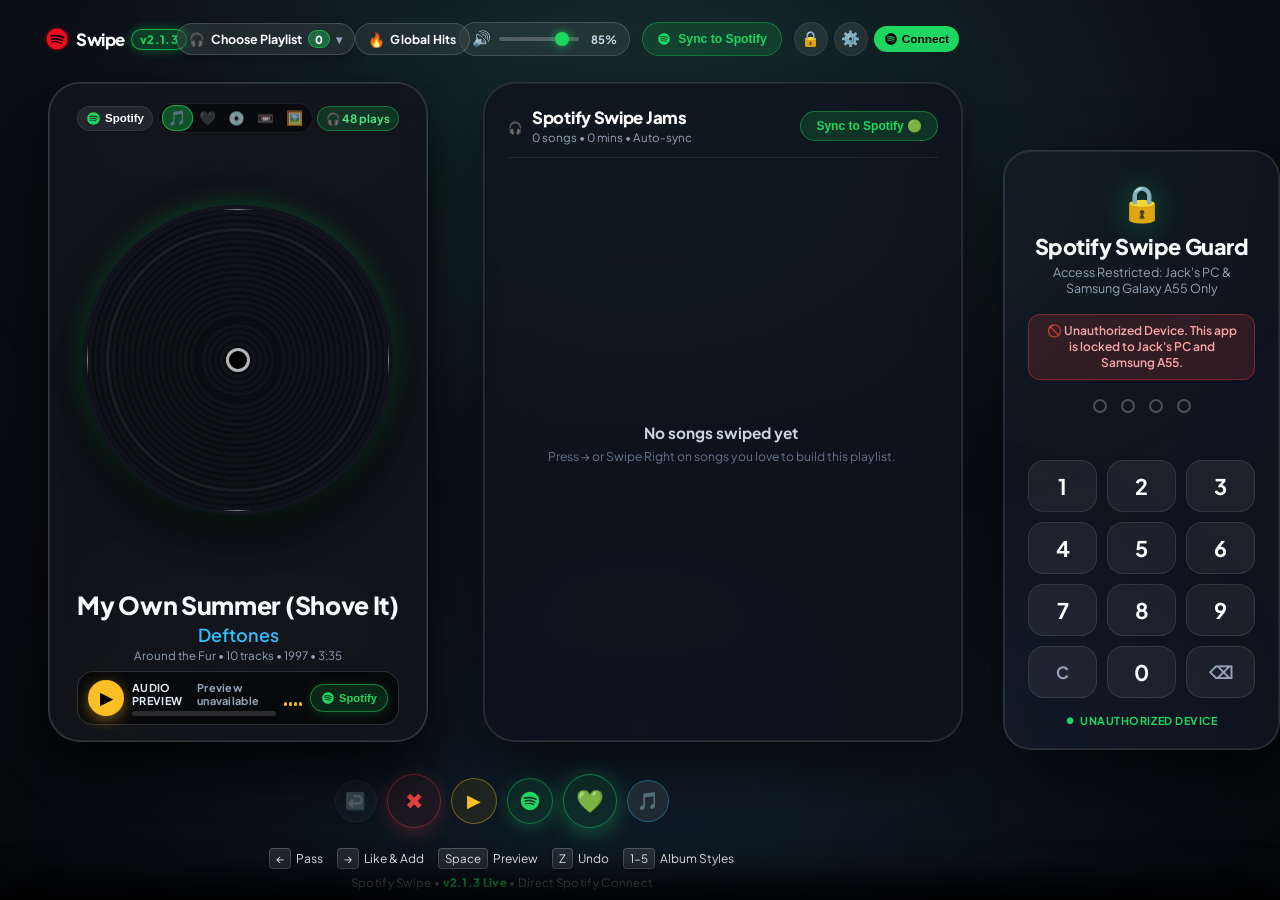
==== mobile/index.html @ eed17cef "v2.1.3: Stop mass playlist creation with smart name reuse, PIN 1862 app lock, PC + Samsung A55 devic" ====
<!DOCTYPE html>
<html lang="en">
<head>
  <meta charset="UTF-8">
  <meta name="viewport" content="width=device-width, initial-scale=1.0, maximum-scale=1.0, user-scalable=no, viewport-fit=cover">
  <meta name="theme-color" content="#1ed760">
  <meta name="apple-mobile-web-app-capable" content="yes">
  <meta name="apple-mobile-web-app-status-bar-style" content="black-translucent">
  <meta name="apple-mobile-web-app-title" content="SpotifySwipe">
  <meta name="description" content="Tinder-style Spotify playlist maker with physical media frames and real music previews">
  
  <title>Spotify Swipe v2.1.3 - Mobile & PC Web Player</title>
  
  <link rel="manifest" href="manifest.json?v=2.1.3">
  <link rel="icon" type="image/png" href="icon-192.png">
  <link rel="apple-touch-icon" href="icon-192.png">
  
  <link rel="stylesheet" href="style.css?v=2.1.2">
  <link rel="preconnect" href="https://fonts.googleapis.com">
  <link rel="preconnect" href="https://fonts.gstatic.com" crossorigin>
  <link href="https://fonts.googleapis.com/css2?family=Plus+Jakarta+Sans:wght@400;500;600;700;800&display=swap" rel="stylesheet">
</head>
<body data-album-style="record">
  <!-- Dynamic Chameleon Ambient Glow Overlays (Hardware-accelerated CSS) -->
  <div class="ambient-glow ambient-glow-top"></div>
  <div class="ambient-glow ambient-glow-bottom"></div>

  <!-- Main Mobile / Desktop App Layout -->
  <div class="mobile-app-wrapper">
    <!-- Streamlined Header for Samsung A55 / Mobile & Desktop PC -->
    <header class="mobile-header">
      <div class="header-left">
        <div class="app-logo">
          <img src="icon-192.png" alt="Logo" class="app-logo-icon" />
          <span class="app-title">Swipe</span>
          <span class="app-version-badge" title="Live Version">v2.1.3</span>
        </div>
      </div>

      <div class="header-center">
        <button class="playlist-pill-btn" id="active-playlist-pill" title="Tap to Select Target Playlist">
          <span class="pl-pill-icon">🎧</span>
          <span class="pl-pill-name" id="active-playlist-pill-name">Choose Playlist</span>
          <span class="pl-pill-count" id="header-track-count">0</span>
          <span class="pl-pill-chevron">▾</span>
        </button>

        <button class="source-pill-btn" id="btn-source-toggle" title="Switch Discovery Music Source: Global Hits vs Spotify">
          <span class="source-icon" id="source-pill-icon">🔥</span>
          <span class="source-label" id="source-pill-label">Global Hits</span>
        </button>
      </div>

      <div class="header-right">
        <!-- Desktop Easy Access Volume Control (Strictly hidden on mobile, visible on PC) -->
        <div class="desktop-volume-control" id="desktop-volume-control" title="Easy Access Volume Control">
          <button class="desktop-vol-btn" id="desktop-vol-mute-btn" aria-label="Mute / Unmute" title="Mute / Unmute">🔊</button>
          <input type="range" class="desktop-vol-slider" id="desktop-vol-slider" min="0" max="100" value="85" aria-label="Master Volume">
          <span class="desktop-vol-label" id="desktop-vol-label">85%</span>
        </div>

        <!-- Sync All Button for Desktop -->
        <button class="desktop-sync-btn" id="btn-desktop-sync" title="Sync All Tracks to Spotify">
          <svg viewBox="0 0 24 24" class="spotify-svg-mini"><path fill="currentColor" d="M12 2C6.477 2 2 6.477 2 12s4.477 10 10 10 10-4.477 10-10S17.523 2 12 2zm4.586 14.424c-.18.295-.563.387-.857.207-2.35-1.435-5.308-1.76-8.792-.963-.335.077-.67-.133-.746-.468-.077-.334.132-.67.467-.746 3.808-.87 7.076-.496 9.72 1.115.295.18.388.563.208.855zm1.226-2.723c-.226.367-.71.482-1.077.256-2.69-1.653-6.79-2.132-9.972-1.166-.413.125-.85-.11-0.975-.523-.125-.413.11-.85.523-.975 3.633-1.103 8.15-.576 11.245 1.328.368.226.483.71.256 1.08zm.105-2.835C14.692 8.95 9.375 8.775 6.297 9.71c-.494.15-1.018-.13-1.168-.624-.15-.494.13-1.018.624-1.168 3.532-1.072 9.404-.866 13.115 1.337.445.264.59.838.327 1.282-.264.443-.838.59-1.282.327z"/></svg>
          <span>Sync to Spotify</span>
        </button>

        <!-- Lock Button -->
        <button class="icon-btn" id="btn-lock-app" aria-label="Lock App" title="Lock App (PIN 1862)">🔒</button>

        <!-- Settings Button -->
        <button class="icon-btn" id="btn-settings" aria-label="Settings">⚙️</button>

        <!-- User Profile Avatar / Login -->
        <button class="profile-badge-btn" id="user-profile-badge" style="display: none;" title="Open Spotify User Profile">
          <img id="user-avatar-img" src="icon-192.png" alt="Avatar" class="user-avatar" />
        </button>
        <button class="login-badge-btn" id="btn-spotify-login">
          <svg viewBox="0 0 24 24" class="spotify-svg-mini"><path fill="currentColor" d="M12 2C6.477 2 2 6.477 2 12s4.477 10 10 10 10-4.477 10-10S17.523 2 12 2zm4.586 14.424c-.18.295-.563.387-.857.207-2.35-1.435-5.308-1.76-8.792-.963-.335.077-.67-.133-.746-.468-.077-.334.132-.67.467-.746 3.808-.87 7.076-.496 9.72 1.115.295.18.388.563.208.855zm1.226-2.723c-.226.367-.71.482-1.077.256-2.69-1.653-6.79-2.132-9.972-1.166-.413.125-.85-.11-0.975-.523-.125-.413.11-.85.523-.975 3.633-1.103 8.15-.576 11.245 1.328.368.226.483.71.256 1.08zm.105-2.835C14.692 8.95 9.375 8.775 6.297 9.71c-.494.15-1.018-.13-1.168-.624-.15-.494.13-1.018.624-1.168 3.532-1.072 9.404-.866 13.115 1.337.445.264.59.838.327 1.282-.264.443-.838.59-1.282.327z"/></svg>
          <span>Connect</span>
        </button>
      </div>
    </header>

    <!-- Main Workspace Area: Card Deck on Left, Desktop Queue on Right -->
    <div class="app-main-workspace">
      <!-- Card Deck Viewport -->
      <main class="deck-viewport">
        <div id="deck-loader" class="deck-loader">
          <div class="spinner"></div>
          <span>Finding your next track...</span>
        </div>

        <!-- Card Stack Container -->
        <div id="card-deck" class="card-deck"></div>
      </main>

      <!-- Desktop-Exclusive Live Playlist Sidebar -->
      <aside class="desktop-queue-panel glass-panel" id="desktop-queue-panel">
        <div class="queue-panel-header">
          <div class="queue-panel-title">
            <span class="queue-icon">🎧</span>
            <div>
              <h3 id="desktop-queue-name">Swipe Playlist</h3>
              <span id="desktop-queue-meta">0 songs • Synced with Spotify</span>
            </div>
          </div>
          <button class="queue-sync-btn" id="btn-queue-sync-now" title="Sync All Songs to Spotify">
            <span>Sync to Spotify 🟢</span>
          </button>
        </div>
        <div class="desktop-queue-list" id="desktop-queue-list">
          <!-- Queue items rendered here -->
        </div>
      </aside>
    </div>

    <!-- Mobile Action Dock -->
    <footer class="action-dock">
      <button class="dock-btn btn-undo" id="btn-undo" title="Undo Last Swipe" disabled>
        <span class="dock-icon">↩️</span>
      </button>

      <button class="dock-btn btn-pass" id="btn-pass" title="Pass (Swipe Left)">
        <span class="dock-icon">✖</span>
      </button>

      <button class="dock-btn btn-preview" id="btn-preview-toggle" title="Play 30s Audio Preview">
        <span class="dock-icon">▶</span>
      </button>

      <button class="dock-btn btn-spotify-play" id="btn-dock-spotify" title="Play Full Track in Spotify App">
        <svg viewBox="0 0 24 24" class="spotify-dock-svg"><path fill="currentColor" d="M12 2C6.477 2 2 6.477 2 12s4.477 10 10 10 10-4.477 10-10S17.523 2 12 2zm4.586 14.424c-.18.295-.563.387-.857.207-2.35-1.435-5.308-1.76-8.792-.963-.335.077-.67-.133-.746-.468-.077-.334.132-.67.467-.746 3.808-.87 7.076-.496 9.72 1.115.295.18.388.563.208.855zm1.226-2.723c-.226.367-.71.482-1.077.256-2.69-1.653-6.79-2.132-9.972-1.166-.413.125-.85-.11-0.975-.523-.125-.413.11-.85.523-.975 3.633-1.103 8.15-.576 11.245 1.328.368.226.483.71.256 1.08zm.105-2.835C14.692 8.95 9.375 8.775 6.297 9.71c-.494.15-1.018-.13-1.168-.624-.15-.494.13-1.018.624-1.168 3.532-1.072 9.404-.866 13.115 1.337.445.264.59.838.327 1.282-.264.443-.838.59-1.282.327z"/></svg>
      </button>

      <button class="dock-btn btn-like" id="btn-like" title="Add to Playlist (Swipe Right)">
        <span class="dock-icon">💚</span>
      </button>

      <button class="dock-btn btn-playlist" id="btn-view-playlist" title="View Current Playlist">
        <span class="dock-icon">🎵</span>
      </button>
    </footer>

    <!-- Desktop PC Keyboard Quick Reference (Visible on Desktop / PC screens) -->
    <div class="desktop-keyboard-hints" aria-label="Keyboard Shortcuts">
      <span class="key-hint"><kbd>←</kbd> Pass</span>
      <span class="key-hint"><kbd>→</kbd> Like & Add</span>
      <span class="key-hint"><kbd>Space</kbd> Preview</span>
      <span class="key-hint"><kbd>Z</kbd> Undo</span>
      <span class="key-hint"><kbd>1-5</kbd> Album Styles</span>
    </div>

    <!-- Desktop Version Bar -->
    <div class="desktop-version-bar">Spotify Swipe • <span class="badge-v">v2.1.3 Live</span> • Direct Spotify Connect</div>
  </div>

  <!-- Mobile-Native Playlist Selector Sheet (Opens on tapping header pill) -->
  <div class="drawer-overlay" id="playlist-selector-overlay"></div>
  <aside class="playlist-selector-sheet" id="playlist-selector-sheet">
    <div class="drawer-handle-bar">
      <div class="drawer-drag-pill"></div>
    </div>
    <div class="sheet-header">
      <h3>Music Discovery & Playlists</h3>
      <button class="drawer-close-btn" id="btn-close-playlist-selector">✕</button>
    </div>

    <!-- Discovery Music Source Selector -->
    <div class="sheet-sublabel">DISCOVERY MUSIC SOURCE:</div>
    <div class="source-selector-grid">
      <button class="source-card-btn active" data-source="global" id="src-btn-global">
        <div class="src-card-top">
          <span class="src-badge-icon">🔥</span>
          <span class="src-status-pill">100% Matched</span>
        </div>
        <strong>Global Trending Hits</strong>
        <p>50 real chart hits with authentic studio previews & verified covers</p>
      </button>

      <button class="source-card-btn" data-source="spotify-featured" id="src-btn-spotify-featured">
        <div class="src-card-top">
          <span class="src-badge-icon">🟢</span>
          <span class="src-status-pill">Spotify API</span>
        </div>
        <strong>Spotify Top Hits & New</strong>
        <p>Curated from Spotify's official editorial charts & new releases</p>
      </button>

      <button class="source-card-btn" data-source="spotify-personal" id="src-btn-spotify-personal">
        <div class="src-card-top">
          <span class="src-badge-icon">⭐</span>
          <span class="src-status-pill">My Profile</span>
        </div>
        <strong>My Spotify Favorites</strong>
        <p>Top tracks and history from your personal Spotify account</p>
      </button>
    </div>

    <!-- Target Spotify Playlist Row -->
    <div class="sheet-sublabel">ADD SWIPED TRACKS TO PLAYLIST:</div>
    <div class="create-playlist-row">
      <input type="text" id="new-playlist-quick-input" placeholder="New Playlist Name (e.g. Jack 2026)" class="sheet-text-input" />
      <button class="sheet-create-btn" id="btn-quick-create-playlist">+ Create</button>
    </div>

    <div class="sheet-sublabel">OR CHOOSE AN EXISTING PLAYLIST:</div>
    <div class="playlist-cards-list" id="playlist-cards-list">
      <div class="sheet-loading">Loading your playlists from Spotify...</div>
    </div>
  </aside>

  <!-- Slide-up Track Details Drawer (Shows all tracks in active playlist) -->
  <div class="drawer-overlay" id="drawer-overlay"></div>
  <aside class="playlist-drawer" id="playlist-drawer">
    <div class="drawer-handle-bar">
      <div class="drawer-drag-pill"></div>
    </div>

    <div class="drawer-header">
      <div class="drawer-header-info">
        <h2 id="drawer-playlist-name" class="drawer-title">Swipe Playlist</h2>
        <p id="drawer-playlist-meta" class="drawer-meta">0 songs • 0 mins • Synced with Spotify 🟢</p>
      </div>
      <button class="drawer-close-btn" id="btn-close-drawer">✕</button>
    </div>

    <!-- Quick Actions -->
    <div class="drawer-quick-actions">
      <button class="drawer-action-btn btn-sync-spotify-now" id="btn-drawer-sync-now" title="Sync All Tracks to Spotify">
        <span>⚡ Sync to Spotify</span>
      </button>
      <button class="drawer-action-btn btn-switch-pl" id="btn-open-selector-from-drawer">
        <span>⇄ Switch</span>
      </button>
      <button class="drawer-action-btn btn-dupe-clean" id="btn-remove-duplicates">
        <span>🧹 Dupes</span>
      </button>
      <button class="drawer-action-btn btn-open-spotify" id="btn-open-spotify-app">
        <span>Open App</span>
      </button>
    </div>

    <!-- Scrollable Track List -->
    <div class="drawer-track-list" id="drawer-track-list"></div>
  </aside>

  <!-- Settings Modal -->
  <div class="modal-backdrop" id="settings-modal">
    <div class="modal-card glass-modal">
      <div class="modal-header">
        <h3>⚙️ App Settings</h3>
        <button class="modal-close-btn" id="btn-close-settings">✕</button>
      </div>

      <div class="modal-body">
        <div class="setting-item">
          <label>Audio Preview Volume</label>
          <div class="vol-control-row">
            <input type="range" id="settings-vol-slider" min="0" max="100" value="85" class="range-slider" />
            <span id="settings-vol-label" class="vol-num">85%</span>
          </div>
        </div>

        <div class="setting-item checkbox-item">
          <label for="auto-preview-checkbox">Auto-play 30s Audio Previews</label>
          <input type="checkbox" id="auto-preview-checkbox" checked />
        </div>

        <div class="setting-item">
          <label>Spotify Client ID</label>
          <div class="input-group">
            <input type="text" id="client-id-input" class="text-input" />
            <button class="secondary-btn" id="btn-save-client-id">Save</button>
          </div>
        </div>

        <div class="setting-item">
          <label>Redirect URI (in Spotify Dashboard):</label>
          <div class="uri-copy-box">
            <code id="redirect-uri-display"></code>
          </div>
        </div>

        <!-- Diagnostics & Error Codes Section -->
        <div class="setting-item diagnostics-item">
          <label>Diagnostics & Error Codes</label>
          <div class="error-codes-summary">
            <div class="err-row"><code>ERR_SPOTIFY_403</code><span>Playlist write permission required (reconnect with write scope)</span></div>
            <div class="err-row"><code>ERR_SPOTIFY_404</code><span>Playlist or track not found on Spotify</span></div>
            <div class="err-row"><code>ERR_AUTH_001</code><span>Not signed into Spotify or session expired</span></div>
            <div class="err-row"><code>ERR_PLAYLIST_001</code><span>Playlist not owned (switched to dedicated Spotify Swipe Jams)</span></div>
            <div class="err-row"><code>ERR_TRACK_001</code><span>Track already in playlist (duplicate prevented)</span></div>
            <div class="err-row"><code>ERR_AUDIO_001</code><span>Studio preview unavailable (tap Spotify to stream full song)</span></div>
            <div class="err-row"><code>ERR_NET_001</code><span>Offline mode active (using cached discovery tracks)</span></div>
          </div>
        </div>

        <div class="setting-item version-item">
          <div class="version-row">
            <span>App Version:</span>
            <span class="version-tag">v2.1.3</span>
          </div>
          <small class="version-desc">PIN 1862 Guard, Device Protection (PC & Samsung A55), Mobile Fingerprint Passkey, Smart Deduplication</small>
        </div>

        <!-- Security & Passkey Settings -->
        <div class="setting-item security-item">
          <label>Security & Device Protection</label>
          <div class="security-controls-row">
            <button class="secondary-btn" id="btn-settings-lock">🔒 Lock App Now</button>
            <button class="secondary-btn" id="btn-settings-passkey" style="display: none;">🖐️ Enroll Fingerprint Passkey</button>
          </div>
          <small class="version-desc">Locked with Master PIN (1862). Authorized exclusively on Jack's PC & Samsung A55.</small>
        </div>

        <div class="modal-footer-actions">
          <button class="danger-btn" id="btn-logout">Log Out of Spotify</button>
        </div>
      </div>
    </div>
  </div>

  <!-- App PIN & Biometric Lock Overlay (Master PIN: 1862) -->
  <div id="app-lock-screen" class="app-lock-screen">
    <div class="lock-card glass-modal">
      <div class="lock-shield-icon">🔒</div>
      <h2 class="lock-title">Spotify Swipe Guard</h2>
      <p id="lock-screen-subtitle" class="lock-subtitle">Authorized for Jack's PC & Samsung Galaxy A55</p>

      <!-- Unauthorized Device Warning (if opened from unknown device) -->
      <div id="lock-unauthorized-banner" class="lock-unauthorized-banner" style="display: none;">
        <span>🚫 Unauthorized Device. This app is locked to Jack's PC and Samsung A55.</span>
      </div>

      <div class="pin-dots-container">
        <span class="pin-dot" id="pin-dot-1"></span>
        <span class="pin-dot" id="pin-dot-2"></span>
        <span class="pin-dot" id="pin-dot-3"></span>
        <span class="pin-dot" id="pin-dot-4"></span>
      </div>

      <div class="pin-error-msg" id="pin-error-msg"></div>

      <!-- Numeric Keypad -->
      <div class="pin-keypad" id="pin-keypad">
        <button class="pin-key" data-digit="1">1</button>
        <button class="pin-key" data-digit="2">2</button>
        <button class="pin-key" data-digit="3">3</button>
        <button class="pin-key" data-digit="4">4</button>
        <button class="pin-key" data-digit="5">5</button>
        <button class="pin-key" data-digit="6">6</button>
        <button class="pin-key" data-digit="7">7</button>
        <button class="pin-key" data-digit="8">8</button>
        <button class="pin-key" data-digit="9">9</button>
        <button class="pin-key pin-key-action" id="btn-pin-clear">C</button>
        <button class="pin-key" data-digit="0">0</button>
        <button class="pin-key pin-key-action" id="btn-pin-backspace">⌫</button>
      </div>

      <!-- Mobile-Exclusive Biometric Fingerprint Section -->
      <div class="mobile-biometric-section" id="mobile-biometric-box" style="display: none;">
        <button class="btn-biometric-auth" id="btn-biometric-auth">
          <span class="bio-icon">🖐️</span>
          <span>Unlock with Fingerprint</span>
        </button>
        <button class="btn-biometric-enroll" id="btn-biometric-enroll">
          <span>Set Up Fingerprint Passkey</span>
        </button>
      </div>

      <div class="device-badge-row">
        <span class="dev-dot">●</span>
        <span id="dev-status-text">Device Verified</span>
      </div>
    </div>
  </div>

  <!-- Toast Notification Container -->
  <div id="toast" class="toast">
    <span class="toast-icon">🎵</span>
    <span class="toast-text">Message</span>
  </div>

  <!-- Confetti Container -->
  <div id="confetti-container" class="confetti-container"></div>

  <!-- Core Scripts -->
  <script src="theme.js?v=2.1.2"></script>
  <script src="audio.js?v=2.1.2"></script>
  <script src="app.js?v=2.1.2"></script>
</body>
</html>
---- mobile/style.css ----
/**
 * Spotify Swipe Mobile — Touch-Optimized Stylesheet (Optimized for Samsung A55 / Mobile)
 * High-performance pure CSS chameleon theming, 5 authentic physical media formats,
 * touch-friendly playlist selector sheet, and responsive card deck.
 */

:root {
  --accent: 30, 215, 96;
  --accent-sec: 56, 189, 248;
  --accent-hex: #1ed760;
  --accent-sec-hex: #38bdf8;
  --bg-dark: #07080b;
  --bg-card: rgba(18, 20, 26, 0.88);
  --border-glass: rgba(255, 255, 255, 0.08);
  --border-glass-bright: rgba(255, 255, 255, 0.16);
  --text-main: #f8fafc;
  --text-muted: #94a3b8;
  --font-family: 'Plus Jakarta Sans', -apple-system, BlinkMacSystemFont, "Segoe UI", Roboto, Helvetica, Arial, sans-serif;
  --safe-top: env(safe-area-inset-top, 0px);
  --safe-bottom: env(safe-area-inset-bottom, 0px);
}

* {
  margin: 0;
  padding: 0;
  box-sizing: border-box;
  -webkit-font-smoothing: antialiased;
  -moz-osx-font-smoothing: grayscale;
}

html, body {
  width: 100%;
  height: 100%;
  overflow: hidden;
  position: fixed;
  background-color: var(--bg-dark);
  color: var(--text-main);
  font-family: var(--font-family);
  -webkit-touch-callout: none;
  -webkit-user-select: none;
  user-select: none;
  -webkit-tap-highlight-color: transparent;
}

/* Chameleon Ambient Radial Glows (GPU Accelerated, Low Battery Consumption) */
.ambient-glow {
  position: fixed;
  border-radius: 50%;
  filter: blur(100px);
  pointer-events: none;
  z-index: 1;
  opacity: 0.28;
  transition: background 1.2s ease-out;
  transform: translateZ(0);
}

.ambient-glow-top {
  top: -12%;
  left: -20%;
  width: 140vw;
  height: 55vh;
  background: radial-gradient(circle, rgba(var(--accent), 0.45) 0%, transparent 70%);
}

.ambient-glow-bottom {
  bottom: -15%;
  right: -20%;
  width: 140vw;
  height: 55vh;
  background: radial-gradient(circle, rgba(var(--accent-sec), 0.35) 0%, transparent 70%);
}

/* Mobile App Layout Wrapper */
.mobile-app-wrapper {
  position: relative;
  z-index: 10;
  display: flex;
  flex-direction: column;
  width: 100%;
  max-width: 460px;
  height: 100%;
  margin: 0 auto;
  padding-top: max(8px, var(--safe-top));
  padding-bottom: max(10px, var(--safe-bottom));
  padding-left: 10px;
  padding-right: 10px;
}

/* ---------------------------- Streamlined Top Header ---------------------------- */
.mobile-header {
  display: flex;
  align-items: center;
  justify-content: space-between;
  height: 46px;
  padding: 0 4px;
  margin-bottom: 6px;
  flex-shrink: 0;
  gap: 8px;
}

.header-left .app-logo {
  display: flex;
  align-items: center;
  gap: 6px;
}

.app-logo-icon {
  width: 26px;
  height: 26px;
  border-radius: 7px;
}

.app-title {
  font-size: 1.05rem;
  font-weight: 800;
  letter-spacing: -0.4px;
  color: #fff;
}

.app-version-badge {
  font-size: 0.72rem;
  font-weight: 800;
  color: #1ed760;
  background: rgba(30, 215, 96, 0.22);
  border: 1px solid rgba(30, 215, 96, 0.7);
  padding: 2px 8px;
  border-radius: 999px;
  letter-spacing: 0.3px;
  box-shadow: 0 0 10px rgba(30, 215, 96, 0.4);
  white-space: nowrap;
}

.version-row {
  display: flex;
  justify-content: space-between;
  align-items: center;
  font-size: 0.86rem;
  font-weight: 700;
  color: #fff;
}

.version-tag {
  background: rgba(30, 215, 96, 0.2);
  color: #1ed760;
  font-weight: 800;
  font-size: 0.72rem;
  padding: 2px 8px;
  border-radius: 999px;
  border: 1px solid rgba(30, 215, 96, 0.5);
}

.version-desc {
  display: block;
  font-size: 0.74rem;
  color: var(--text-muted);
  margin-top: 4px;
}

.header-center {
  flex: 1;
  display: flex;
  justify-content: center;
  min-width: 0;
}

.playlist-pill-btn {
  display: inline-flex;
  align-items: center;
  gap: 6px;
  background: rgba(255, 255, 255, 0.08);
  border: 1px solid var(--border-glass-bright);
  backdrop-filter: blur(16px);
  -webkit-backdrop-filter: blur(16px);
  padding: 6px 12px;
  border-radius: 999px;
  color: #fff;
  font-family: inherit;
  font-size: 0.78rem;
  font-weight: 700;
  cursor: pointer;
  max-width: 100%;
  white-space: nowrap;
  box-shadow: 0 4px 14px rgba(0, 0, 0, 0.3);
  transition: transform 0.15s, background 0.15s;
}

.playlist-pill-btn:active {
  transform: scale(0.96);
  background: rgba(255, 255, 255, 0.15);
}

.pl-pill-name {
  overflow: hidden;
  text-overflow: ellipsis;
  max-width: 135px;
}

.pl-pill-count {
  background: rgba(var(--accent), 0.35);
  color: #fff;
  font-size: 0.7rem;
  font-weight: 800;
  padding: 1px 6px;
  border-radius: 999px;
  border: 1px solid rgba(var(--accent), 0.6);
}

.pl-pill-chevron {
  font-size: 0.75rem;
  color: var(--text-muted);
}

.source-pill-btn {
  display: inline-flex;
  align-items: center;
  gap: 5px;
  background: rgba(255, 255, 255, 0.07);
  border: 1px solid rgba(255, 255, 255, 0.16);
  backdrop-filter: blur(16px);
  -webkit-backdrop-filter: blur(16px);
  padding: 6px 12px;
  border-radius: 999px;
  color: #fff;
  font-family: inherit;
  font-size: 0.76rem;
  font-weight: 700;
  cursor: pointer;
  white-space: nowrap;
  transition: all 0.2s cubic-bezier(0.16, 1, 0.3, 1);
}

.source-pill-btn:hover {
  background: rgba(30, 215, 96, 0.16);
  border-color: rgba(30, 215, 96, 0.45);
  color: #1ed760;
  box-shadow: 0 0 14px rgba(30, 215, 96, 0.25);
}

.source-pill-btn:active {
  transform: scale(0.96);
}

.source-icon {
  font-size: 0.85rem;
}

.source-label {
  letter-spacing: 0.2px;
}

.header-right {
  display: flex;
  align-items: center;
  gap: 6px;
  flex-shrink: 0;
}

.icon-btn {
  background: rgba(255, 255, 255, 0.08);
  border: 1px solid var(--border-glass);
  width: 34px;
  height: 34px;
  border-radius: 50%;
  display: flex;
  align-items: center;
  justify-content: center;
  font-size: 0.95rem;
  color: #fff;
  cursor: pointer;
}

.profile-badge-btn {
  background: none;
  border: none;
  cursor: pointer;
  padding: 0;
}

.user-avatar {
  width: 32px;
  height: 32px;
  border-radius: 50%;
  border: 2px solid rgba(var(--accent), 0.9);
  object-fit: cover;
}

.login-badge-btn {
  display: flex;
  align-items: center;
  gap: 4px;
  background: #1ed760;
  border: none;
  color: #000;
  font-weight: 800;
  font-size: 0.74rem;
  padding: 6px 10px;
  border-radius: 999px;
  cursor: pointer;
}

.spotify-svg-mini {
  width: 14px;
  height: 14px;
}

/* ---------------------------- Deck Viewport ---------------------------- */
.deck-viewport {
  position: relative;
  flex: 1;
  display: flex;
  flex-direction: column;
  align-items: center;
  justify-content: center;
  width: 100%;
  min-height: 0;
  padding: 2px 0;
}

.card-deck {
  position: relative;
  width: 100%;
  height: 100%;
  max-width: 380px;
  display: flex;
  align-items: center;
  justify-content: center;
}

.deck-loader {
  display: none;
  flex-direction: column;
  align-items: center;
  gap: 12px;
  font-size: 0.85rem;
  color: var(--text-muted);
}

.deck-loader.show {
  display: flex;
}

.spinner {
  width: 36px;
  height: 36px;
  border: 3px solid rgba(255, 255, 255, 0.1);
  border-top-color: rgba(var(--accent), 1);
  border-radius: 50%;
  animation: spin 0.8s linear infinite;
}

@keyframes spin {
  to { transform: rotate(360deg); }
}

/* ---------------------------- Swipe Card ---------------------------- */
.swipe-card {
  position: absolute;
  width: 100%;
  height: 100%;
  max-height: 590px;
  background: var(--bg-card);
  border: 1px solid var(--border-glass-bright);
  backdrop-filter: blur(28px);
  -webkit-backdrop-filter: blur(28px);
  border-radius: 26px;
  padding: 12px 12px 10px 12px;
  display: flex;
  flex-direction: column;
  box-shadow: 0 16px 40px rgba(0, 0, 0, 0.6), 0 0 45px rgba(var(--accent), 0.12);
  touch-action: none;
  will-change: transform, opacity;
  overflow: hidden;
}

.card-behind {
  transform: scale(0.95) translateY(14px);
  opacity: 0.65;
  pointer-events: none;
  z-index: 1;
}

.active-card {
  z-index: 5;
  cursor: grab;
}

.active-card:active {
  cursor: grabbing;
}

/* Swipe Badges */
.swipe-badge {
  position: absolute;
  top: 48px;
  padding: 6px 14px;
  border-radius: 8px;
  font-size: 1.25rem;
  font-weight: 800;
  letter-spacing: 1px;
  border: 3px solid;
  pointer-events: none;
  opacity: 0;
  z-index: 20;
  transition: opacity 0.1s linear;
}

.swipe-badge.like {
  right: 18px;
  color: #1ed760;
  border-color: #1ed760;
  transform: rotate(14deg);
  background: rgba(30, 215, 96, 0.15);
}

.swipe-badge.nope {
  left: 18px;
  color: #ef4444;
  border-color: #ef4444;
  transform: rotate(-14deg);
  background: rgba(239, 68, 68, 0.15);
}

/* Card Brand Header */
.card-brand-header {
  display: flex;
  align-items: center;
  justify-content: space-between;
  width: 100%;
  margin-bottom: 6px;
  flex-shrink: 0;
  gap: 4px;
}

.brand-pill {
  display: flex;
  align-items: center;
  gap: 4px;
  background: rgba(255, 255, 255, 0.08);
  border: 1px solid var(--border-glass);
  padding: 4px 8px;
  border-radius: 999px;
  font-size: 0.72rem;
  font-weight: 700;
  color: #fff;
  cursor: pointer;
  flex-shrink: 0;
}

.spotify-svg-icon {
  width: 15px;
  height: 15px;
  color: #1ed760;
}

.media-format-pill {
  display: flex;
  align-items: center;
  background: rgba(0, 0, 0, 0.45);
  border: 1px solid var(--border-glass);
  padding: 2px 4px;
  border-radius: 999px;
  gap: 2px;
}

.media-toggle-btn {
  background: transparent;
  border: none;
  font-size: 0.85rem;
  padding: 3px 5px;
  border-radius: 999px;
  cursor: pointer;
  transition: transform 0.2s, background 0.2s;
  opacity: 0.65;
}

.media-toggle-btn.active {
  background: rgba(var(--accent), 0.35);
  border: 1px solid rgba(var(--accent), 0.7);
  opacity: 1;
  transform: scale(1.08);
}

.plays-pill {
  background: rgba(var(--accent), 0.16);
  border: 1px solid rgba(var(--accent), 0.4);
  color: #4ade80;
  font-size: 0.72rem;
  font-weight: 700;
  padding: 4px 8px;
  border-radius: 999px;
  flex-shrink: 0;
  white-space: nowrap;
}

/* ---------------------------- 5 Physical Media Formats ---------------------------- */
.album-stage {
  position: relative;
  flex: 1;
  display: flex;
  align-items: center;
  justify-content: center;
  width: 100%;
  min-height: 0;
  overflow: visible;
  padding: 2px 0;
}

.physical-record,
.physical-vinyl,
.physical-cd,
.physical-cassette,
.physical-frame {
  display: none;
  position: relative;
  align-items: center;
  justify-content: center;
  width: 100%;
  height: 100%;
}

[data-media="record"] .physical-record,
[data-album-style="record"] .physical-record {
  display: flex !important;
}

[data-media="vinyl"] .physical-vinyl,
[data-album-style="vinyl"] .physical-vinyl {
  display: flex !important;
}

[data-media="cd"] .physical-cd,
[data-album-style="cd"] .physical-cd {
  display: flex !important;
}

[data-media="cassette"] .physical-cassette,
[data-album-style="cassette"] .physical-cassette {
  display: flex !important;
}

[data-media="frame"] .physical-frame,
[data-album-style="frame"] .physical-frame {
  display: flex !important;
}

/* --- Format 1: 🎵 Picture Disc Record (Centered) --- */
.record-disc {
  position: relative;
  width: 245px;
  height: 245px;
  border-radius: 50%;
  overflow: hidden;
  box-shadow: 0 14px 40px rgba(0, 0, 0, 0.8), 0 0 25px rgba(var(--accent), 0.35);
  border: 4px solid #11141c;
}

.record-art-img {
  width: 100%;
  height: 100%;
  object-fit: cover;
  border-radius: 50%;
  display: block;
}

.record-grooves {
  position: absolute;
  inset: 0;
  border-radius: 50%;
  background: radial-gradient(circle, transparent 18%, rgba(0,0,0,0.4) 19%, transparent 20%, transparent 60%, rgba(255,255,255,0.06) 61%, transparent 62%),
              repeating-radial-gradient(circle, rgba(0,0,0,0.3) 0, rgba(0,0,0,0.3) 2px, transparent 3px, transparent 6px);
  pointer-events: none;
}

.record-spindle-hole {
  position: absolute;
  top: 50%;
  left: 50%;
  transform: translate(-50%, -50%);
  width: 24px;
  height: 24px;
  background: #000;
  border: 3px solid rgba(255, 255, 255, 0.7);
  border-radius: 50%;
  box-shadow: inset 0 0 6px #000;
}

.album-stage.is-spinning .record-disc {
  animation: discSpin 12s linear infinite;
}

/* --- Format 2: 💿 Vinyl LP in Jacket --- */
.vinyl-jacket {
  position: relative;
  width: 215px;
  height: 215px;
  border-radius: 6px;
  overflow: hidden;
  box-shadow: 0 16px 36px rgba(0, 0, 0, 0.85);
  border: 1px solid rgba(255, 255, 255, 0.15);
  background: #111;
  z-index: 2;
  transform: translateX(-22px);
  transition: transform 0.4s ease;
}

.jacket-art-img {
  width: 100%;
  height: 100%;
  object-fit: cover;
  display: block;
}

.jacket-spine {
  position: absolute;
  top: 0;
  left: 0;
  bottom: 0;
  width: 10px;
  background: linear-gradient(to right, rgba(255, 255, 255, 0.25), transparent);
}

.jacket-sheen {
  position: absolute;
  inset: 0;
  background: linear-gradient(135deg, rgba(255, 255, 255, 0.18) 0%, transparent 45%);
  pointer-events: none;
}

.vinyl-lp-disc {
  position: absolute;
  width: 210px;
  height: 210px;
  border-radius: 50%;
  background: radial-gradient(circle, #24242c 25%, #08080a 70%);
  border: 2px solid #333;
  right: 10px;
  z-index: 1;
  box-shadow: 0 10px 25px rgba(0,0,0,0.85);
  display: flex;
  align-items: center;
  justify-content: center;
}

.vinyl-groove-rings {
  position: absolute;
  inset: 10px;
  border-radius: 50%;
  background: repeating-radial-gradient(circle, rgba(255,255,255,0.06) 0, rgba(255,255,255,0.06) 1px, transparent 2px, transparent 5px);
}

.vinyl-center-label {
  width: 70px;
  height: 70px;
  border-radius: 50%;
  background-size: cover;
  background-position: center;
  border: 3px solid #111;
  box-shadow: inset 0 0 6px #000;
}

.album-stage.is-spinning .vinyl-lp-disc {
  animation: discSpin 10s linear infinite;
}

/* --- Format 3: 💿 CD Jewel Case & Holographic Disc --- */
.cd-jewel-case {
  position: relative;
  width: 190px;
  height: 190px;
  border-radius: 6px;
  overflow: hidden;
  background: rgba(255, 255, 255, 0.05);
  border: 2px solid rgba(255, 255, 255, 0.3);
  box-shadow: 0 16px 36px rgba(0, 0, 0, 0.85);
  z-index: 2;
  transform: translateX(-20px);
  transition: transform 0.4s ease;
}

.cd-booklet-img {
  width: 100%;
  height: 100%;
  object-fit: cover;
  display: block;
}

.cd-case-spine {
  position: absolute;
  top: 0;
  left: 0;
  bottom: 0;
  width: 12px;
  background: linear-gradient(to right, rgba(255, 255, 255, 0.4), rgba(255, 255, 255, 0.1));
  border-right: 1px solid rgba(255, 255, 255, 0.25);
}

.cd-case-reflection {
  position: absolute;
  inset: 0;
  background: linear-gradient(135deg, rgba(255, 255, 255, 0.3) 0%, transparent 45%);
  pointer-events: none;
}

.cd-holographic-disc {
  position: absolute;
  width: 185px;
  height: 185px;
  border-radius: 50%;
  right: 18px;
  z-index: 1;
  background: conic-gradient(
    from 0deg,
    #e2e8f0 0deg,
    #fbcfe8 45deg,
    #bfdbfe 90deg,
    #a7f3d0 135deg,
    #fef08a 180deg,
    #fed7aa 225deg,
    #c7d2fe 270deg,
    #e2e8f0 360deg
  );
  border: 2px solid rgba(255, 255, 255, 0.6);
  box-shadow: 0 12px 30px rgba(0, 0, 0, 0.85);
  display: flex;
  align-items: center;
  justify-content: center;
  overflow: hidden;
}

.cd-art-disc-face {
  position: absolute;
  inset: 18px;
  border-radius: 50%;
  background-size: cover;
  background-position: center;
  opacity: 0.88;
  mix-blend-mode: multiply;
  box-shadow: inset 0 0 10px rgba(0, 0, 0, 0.5);
}

.cd-holo-sheen {
  position: absolute;
  inset: 0;
  border-radius: 50%;
  background: radial-gradient(circle, transparent 30%, rgba(255,255,255,0.4) 31%, transparent 32%),
              repeating-radial-gradient(circle, rgba(255,255,255,0.15) 0, rgba(255,255,255,0.15) 1px, transparent 2px, transparent 6px);
  mix-blend-mode: overlay;
  pointer-events: none;
}

.cd-center-clear-ring {
  position: relative;
  width: 60px;
  height: 60px;
  border-radius: 50%;
  background: rgba(255, 255, 255, 0.35);
  backdrop-filter: blur(4px);
  border: 3px solid rgba(255, 255, 255, 0.85);
  display: flex;
  align-items: center;
  justify-content: center;
  box-shadow: inset 0 0 8px rgba(0, 0, 0, 0.4);
  z-index: 3;
}

.cd-spindle {
  width: 20px;
  height: 20px;
  border-radius: 50%;
  background: #000;
  border: 2px solid rgba(255, 255, 255, 0.8);
}

.album-stage.is-spinning .cd-holographic-disc {
  animation: discSpin 8s linear infinite;
}

/* --- Format 4: 📼 Retro Cassette Tape --- */
.cassette-body {
  position: relative;
  width: 265px;
  height: 172px;
  background: #14161f;
  border: 3px solid rgba(255, 255, 255, 0.22);
  border-radius: 12px;
  box-shadow: 0 16px 40px rgba(0, 0, 0, 0.9);
  padding: 8px 12px;
  display: flex;
  flex-direction: column;
  justify-content: space-between;
}

.screw {
  position: absolute;
  width: 7px;
  height: 7px;
  border-radius: 50%;
  background: #94a3b8;
  border: 1px solid #334155;
}
.screw::after {
  content: '+';
  position: absolute;
  top: -4px;
  left: 1px;
  font-size: 8px;
  color: #1e293b;
}
.s-tl { top: 6px; left: 6px; }
.s-tr { top: 6px; right: 6px; }
.s-bl { bottom: 6px; left: 6px; }
.s-br { bottom: 6px; right: 6px; }

.cassette-label-card {
  display: flex;
  align-items: center;
  gap: 8px;
  background: #f1f5f9;
  color: #0f172a;
  padding: 6px 8px;
  border-radius: 6px;
  box-shadow: inset 0 1px 3px rgba(0,0,0,0.2);
}

.cassette-art-thumb {
  width: 32px;
  height: 32px;
  border-radius: 4px;
  object-fit: cover;
  flex-shrink: 0;
}

.cassette-label-text {
  flex: 1;
  min-width: 0;
}

.c-title {
  font-size: 0.72rem;
  font-weight: 800;
  white-space: nowrap;
  overflow: hidden;
  text-overflow: ellipsis;
}

.c-artist {
  font-size: 0.65rem;
  color: #475569;
  font-weight: 600;
  white-space: nowrap;
  overflow: hidden;
  text-overflow: ellipsis;
}

.cassette-tape-window {
  position: relative;
  height: 64px;
  background: rgba(0, 0, 0, 0.75);
  border: 2px solid rgba(255, 255, 255, 0.14);
  border-radius: 6px;
  display: flex;
  align-items: center;
  justify-content: space-around;
  padding: 0 16px;
}

.tape-strip {
  position: absolute;
  width: 60px;
  height: 28px;
  background: #3b2d20;
  border-radius: 4px;
  border: 1px solid rgba(255,255,255,0.08);
}

.tape-reel {
  position: relative;
  width: 44px;
  height: 44px;
  border-radius: 50%;
  background: #ffffff;
  border: 3px solid #cbd5e1;
  display: flex;
  align-items: center;
  justify-content: center;
  box-shadow: inset 0 0 6px rgba(0,0,0,0.5);
  z-index: 2;
}

.reel-teeth {
  width: 18px;
  height: 18px;
  border-radius: 50%;
  background: #0f172a;
  border: 2px dashed #94a3b8;
}

.album-stage.is-spinning .tape-reel {
  animation: discSpin 3s linear infinite;
}

/* --- Format 5: 🖼️ Picture Frame --- */
.frame-border {
  position: relative;
  width: 235px;
  height: 235px;
  border-radius: 18px;
  border: 4px solid rgba(255, 255, 255, 0.22);
  box-shadow: 0 16px 40px rgba(0, 0, 0, 0.85);
  overflow: hidden;
  background: #111;
}

.frame-art-img {
  width: 100%;
  height: 100%;
  object-fit: cover;
  display: block;
}

.frame-gloss {
  position: absolute;
  inset: 0;
  background: linear-gradient(135deg, rgba(255, 255, 255, 0.2) 0%, transparent 45%);
  pointer-events: none;
}

@keyframes discSpin {
  from { transform: rotate(0deg); }
  to { transform: rotate(360deg); }
}

/* ---------------------------- Card Track Info ---------------------------- */
.card-track-info {
  margin-top: 8px;
  margin-bottom: 8px;
  text-align: center;
  flex-shrink: 0;
}

.track-title {
  font-size: 1.15rem;
  font-weight: 800;
  letter-spacing: -0.3px;
  white-space: nowrap;
  overflow: hidden;
  text-overflow: ellipsis;
  margin-bottom: 2px;
}

.track-artist {
  font-size: 0.86rem;
  font-weight: 600;
  color: #38bdf8;
  white-space: nowrap;
  overflow: hidden;
  text-overflow: ellipsis;
  margin-bottom: 2px;
}

.track-album-meta {
  font-size: 0.72rem;
  color: var(--text-muted);
  white-space: nowrap;
  overflow: hidden;
  text-overflow: ellipsis;
}

/* ---------------------------- 30s Audio Teaser Bar ---------------------------- */
.preview-audio-bar {
  display: flex;
  align-items: center;
  gap: 8px;
  background: rgba(0, 0, 0, 0.55);
  border: 1px solid var(--border-glass-bright);
  padding: 8px 10px;
  border-radius: 16px;
  backdrop-filter: blur(14px);
  -webkit-backdrop-filter: blur(14px);
  margin-top: auto;
  flex-shrink: 0;
}

.play-preview-btn {
  width: 36px;
  height: 36px;
  border-radius: 50%;
  background: #fbbf24;
  border: none;
  color: #000;
  font-size: 1rem;
  font-weight: 900;
  display: flex;
  align-items: center;
  justify-content: center;
  cursor: pointer;
  flex-shrink: 0;
  box-shadow: 0 4px 14px rgba(251, 191, 36, 0.45);
  transition: transform 0.15s;
}

.play-preview-btn:active {
  transform: scale(0.92);
}

.preview-meta {
  flex: 1;
  display: flex;
  flex-direction: column;
  gap: 4px;
  min-width: 0;
}

.preview-labels {
  display: flex;
  justify-content: space-between;
  font-size: 0.68rem;
  font-weight: 700;
  letter-spacing: 0.3px;
}

.preview-tag {
  color: #e2e8f0;
}

.preview-time {
  color: var(--text-muted);
}

.progress-track {
  width: 100%;
  height: 5px;
  background: rgba(255, 255, 255, 0.15);
  border-radius: 999px;
  overflow: hidden;
  cursor: pointer;
}

.progress-fill {
  width: 0%;
  height: 100%;
  background: linear-gradient(90deg, #fbbf24, #f59e0b);
  border-radius: 999px;
  transition: width 0.1s linear;
}

.sound-wave-bars {
  display: flex;
  align-items: flex-end;
  gap: 2px;
  height: 16px;
}

.sound-wave-bars span {
  width: 3px;
  height: 4px;
  background: #fbbf24;
  border-radius: 2px;
  transition: height 0.15s ease;
}

.sound-wave-bars.playing span:nth-child(1) { animation: soundWave 0.7s infinite alternate; }
.sound-wave-bars.playing span:nth-child(2) { animation: soundWave 0.5s 0.15s infinite alternate; }
.sound-wave-bars.playing span:nth-child(3) { animation: soundWave 0.8s 0.3s infinite alternate; }
.sound-wave-bars.playing span:nth-child(4) { animation: soundWave 0.6s 0.2s infinite alternate; }

@keyframes soundWave {
  from { height: 4px; }
  to { height: 16px; }
}

.play-spotify-full-btn {
  display: flex;
  align-items: center;
  gap: 4px;
  background: rgba(30, 215, 96, 0.15);
  border: 1px solid rgba(30, 215, 96, 0.5);
  color: #1ed760;
  font-size: 0.7rem;
  font-weight: 800;
  padding: 6px 10px;
  border-radius: 999px;
  cursor: pointer;
  flex-shrink: 0;
  box-shadow: 0 2px 10px rgba(30, 215, 96, 0.2);
  transition: transform 0.15s, background 0.15s;
}

.play-spotify-full-btn:active {
  transform: scale(0.92);
  background: rgba(30, 215, 96, 0.35);
}

/* ---------------------------- Action Dock ---------------------------- */
.action-dock {
  display: flex;
  align-items: center;
  justify-content: center;
  gap: 10px;
  padding: 6px 0;
  margin-top: 4px;
  flex-shrink: 0;
}

.dock-btn {
  background: rgba(255, 255, 255, 0.08);
  border: 1px solid var(--border-glass-bright);
  backdrop-filter: blur(20px);
  -webkit-backdrop-filter: blur(20px);
  border-radius: 50%;
  display: flex;
  align-items: center;
  justify-content: center;
  cursor: pointer;
  transition: transform 0.15s ease, background 0.15s ease, box-shadow 0.15s ease;
}

.dock-btn:active {
  transform: scale(0.92);
}

.btn-undo {
  width: 42px;
  height: 42px;
  font-size: 1.05rem;
  color: #cbd5e1;
}

.btn-undo:disabled {
  opacity: 0.35;
  pointer-events: none;
}

.btn-pass {
  width: 54px;
  height: 54px;
  font-size: 1.4rem;
  color: #ef4444;
  border-color: rgba(239, 68, 68, 0.4);
  background: rgba(239, 68, 68, 0.08);
  box-shadow: 0 4px 18px rgba(239, 68, 68, 0.25);
}

.btn-preview {
  width: 46px;
  height: 46px;
  font-size: 1.15rem;
  color: #fbbf24;
  border-color: rgba(251, 191, 36, 0.4);
  background: rgba(251, 191, 36, 0.08);
}

.btn-spotify-play {
  width: 46px;
  height: 46px;
  color: #1ed760;
  border-color: rgba(30, 215, 96, 0.4);
  background: rgba(30, 215, 96, 0.1);
  box-shadow: 0 4px 16px rgba(30, 215, 96, 0.22);
}

.spotify-dock-svg {
  width: 22px;
  height: 22px;
}

.btn-like {
  width: 54px;
  height: 54px;
  font-size: 1.4rem;
  color: #1ed760;
  border-color: rgba(30, 215, 96, 0.45);
  background: rgba(30, 215, 96, 0.1);
  box-shadow: 0 4px 22px rgba(30, 215, 96, 0.35);
}

.btn-playlist {
  width: 42px;
  height: 42px;
  font-size: 1.1rem;
  color: #38bdf8;
  border-color: rgba(56, 189, 248, 0.35);
}

/* ---------------------------- Mobile Playlist Selector Sheet ---------------------------- */
.playlist-selector-sheet {
  position: fixed;
  bottom: 0;
  left: 0;
  width: 100%;
  height: 75vh;
  max-height: 640px;
  background: #0f1118;
  border-top: 1px solid var(--border-glass-bright);
  border-radius: 26px 26px 0 0;
  z-index: 120;
  display: flex;
  flex-direction: column;
  transform: translateY(100%);
  transition: transform 0.35s cubic-bezier(0.16, 1, 0.3, 1);
  padding: 10px 16px max(16px, var(--safe-bottom)) 16px;
  box-shadow: 0 -12px 40px rgba(0, 0, 0, 0.9);
}

.playlist-selector-sheet.open {
  transform: translateY(0);
}

.sheet-header {
  display: flex;
  justify-content: space-between;
  align-items: center;
  margin-bottom: 12px;
}

.sheet-header h3 {
  font-size: 1.15rem;
  font-weight: 800;
}

.create-playlist-row {
  display: flex;
  gap: 8px;
  margin-bottom: 14px;
}

.sheet-text-input {
  flex: 1;
  background: rgba(255, 255, 255, 0.08);
  border: 1px solid rgba(var(--accent), 0.5);
  color: #fff;
  padding: 10px 12px;
  border-radius: 12px;
  font-family: inherit;
  font-size: 0.85rem;
  outline: none;
}

.sheet-create-btn {
  background: linear-gradient(135deg, #1ed760, #169c46);
  color: #000;
  border: none;
  font-family: inherit;
  font-weight: 800;
  font-size: 0.82rem;
  padding: 10px 14px;
  border-radius: 12px;
  cursor: pointer;
  white-space: nowrap;
}

.sheet-sublabel {
  font-size: 0.68rem;
  font-weight: 800;
  letter-spacing: 0.5px;
  color: var(--text-muted);
  margin-bottom: 8px;
}

/* Discovery Source Grid */
.source-selector-grid {
  display: grid;
  grid-template-columns: 1fr;
  gap: 8px;
  margin-bottom: 14px;
}

@media (min-width: 600px) {
  .source-selector-grid {
    grid-template-columns: repeat(3, 1fr);
  }
}

.source-card-btn {
  background: rgba(255, 255, 255, 0.04);
  border: 1px solid rgba(255, 255, 255, 0.1);
  border-radius: 14px;
  padding: 10px 12px;
  text-align: left;
  cursor: pointer;
  color: #fff;
  display: flex;
  flex-direction: column;
  gap: 3px;
  transition: all 0.2s cubic-bezier(0.16, 1, 0.3, 1);
  font-family: inherit;
}

.source-card-btn:hover {
  background: rgba(255, 255, 255, 0.08);
  border-color: rgba(255, 255, 255, 0.2);
  transform: translateY(-1px);
}

.source-card-btn.active {
  background: rgba(30, 215, 96, 0.12);
  border-color: #1ed760;
  box-shadow: 0 0 16px rgba(30, 215, 96, 0.22);
}

.src-card-top {
  display: flex;
  align-items: center;
  justify-content: space-between;
  width: 100%;
}

.src-badge-icon {
  font-size: 1.15rem;
}

.src-status-pill {
  font-size: 0.62rem;
  font-weight: 700;
  padding: 2px 7px;
  border-radius: 999px;
  background: rgba(255, 255, 255, 0.08);
  color: #cbd5e1;
}

.source-card-btn.active .src-status-pill {
  background: #1ed760;
  color: #000;
  font-weight: 800;
}

.source-card-btn strong {
  font-size: 0.82rem;
  font-weight: 700;
  color: #fff;
}

.source-card-btn p {
  font-size: 0.68rem;
  color: #94a3b8;
  margin: 0;
  line-height: 1.35;
}

.playlist-cards-list {
  flex: 1;
  overflow-y: auto;
  -webkit-overflow-scrolling: touch;
  display: flex;
  flex-direction: column;
  gap: 8px;
  padding-right: 2px;
}

.playlist-card-item {
  display: flex;
  align-items: center;
  gap: 12px;
  background: rgba(255, 255, 255, 0.04);
  border: 1px solid var(--border-glass);
  padding: 12px 14px;
  border-radius: 14px;
  cursor: pointer;
  transition: background 0.15s, border-color 0.15s;
}

.playlist-card-item:active {
  background: rgba(255, 255, 255, 0.12);
}

.playlist-card-item.active {
  background: rgba(30, 215, 96, 0.12);
  border-color: rgba(30, 215, 96, 0.6);
}

.pl-card-icon {
  font-size: 1.3rem;
}

.pl-card-meta {
  flex: 1;
  min-width: 0;
}

.pl-card-title {
  font-size: 0.88rem;
  font-weight: 700;
  white-space: nowrap;
  overflow: hidden;
  text-overflow: ellipsis;
}

.pl-card-count {
  font-size: 0.74rem;
  color: var(--text-muted);
  margin-top: 1px;
}

.pl-card-status {
  font-size: 0.74rem;
  font-weight: 800;
  color: #1ed760;
}

.playlist-card-item:not(.active) .pl-card-status {
  color: var(--text-muted);
  font-weight: 600;
}

.sheet-connect-box {
  display: flex;
  flex-direction: column;
  align-items: center;
  justify-content: center;
  padding: 28px 16px;
  background: rgba(255, 255, 255, 0.03);
  border: 1px dashed rgba(255, 255, 255, 0.15);
  border-radius: 16px;
  text-align: center;
  gap: 16px;
  margin-top: 10px;
}

.sheet-connect-desc {
  font-size: 0.88rem;
  color: var(--text-muted);
  line-height: 1.4;
  margin: 0;
}

.sheet-connect-btn {
  display: inline-flex;
  align-items: center;
  gap: 10px;
  background: #1ed760;
  color: #000;
  font-family: inherit;
  font-size: 0.95rem;
  font-weight: 800;
  padding: 12px 24px;
  border-radius: 999px;
  border: none;
  cursor: pointer;
  box-shadow: 0 6px 20px rgba(30, 215, 96, 0.4);
  transition: transform 0.15s, background 0.15s;
}

.sheet-connect-btn:active {
  transform: scale(0.96);
  background: #1abc54;
}

/* ---------------------------- Track Details Drawer ---------------------------- */
.drawer-overlay {
  position: fixed;
  inset: 0;
  background: rgba(0, 0, 0, 0.65);
  backdrop-filter: blur(8px);
  -webkit-backdrop-filter: blur(8px);
  z-index: 99;
  opacity: 0;
  pointer-events: none;
  transition: opacity 0.3s ease;
}

.drawer-overlay.open {
  opacity: 1;
  pointer-events: auto;
}

.playlist-drawer {
  position: fixed;
  bottom: 0;
  left: 0;
  width: 100%;
  height: 80vh;
  max-height: 700px;
  background: #0f1118;
  border-top: 1px solid var(--border-glass-bright);
  border-radius: 26px 26px 0 0;
  z-index: 100;
  display: flex;
  flex-direction: column;
  transform: translateY(100%);
  transition: transform 0.35s cubic-bezier(0.16, 1, 0.3, 1);
  padding: 10px 16px max(16px, var(--safe-bottom)) 16px;
  box-shadow: 0 -12px 40px rgba(0, 0, 0, 0.9);
}

.playlist-drawer.open {
  transform: translateY(0);
}

.drawer-handle-bar {
  display: flex;
  justify-content: center;
  padding: 6px 0 10px 0;
}

.drawer-drag-pill {
  width: 42px;
  height: 5px;
  border-radius: 999px;
  background: rgba(255, 255, 255, 0.25);
}

.drawer-header {
  display: flex;
  justify-content: space-between;
  align-items: flex-start;
  margin-bottom: 10px;
}

.drawer-title {
  font-size: 1.2rem;
  font-weight: 800;
  letter-spacing: -0.4px;
}

.drawer-meta {
  font-size: 0.76rem;
  color: var(--text-muted);
  margin-top: 2px;
}

.drawer-close-btn {
  background: rgba(255, 255, 255, 0.08);
  border: 1px solid var(--border-glass);
  color: #fff;
  width: 32px;
  height: 32px;
  border-radius: 50%;
  cursor: pointer;
}

.drawer-quick-actions {
  display: flex;
  gap: 8px;
  margin-bottom: 12px;
}

.drawer-action-btn {
  flex: 1;
  display: flex;
  align-items: center;
  justify-content: center;
  gap: 6px;
  padding: 10px 8px;
  border-radius: 12px;
  font-family: inherit;
  font-size: 0.78rem;
  font-weight: 700;
  cursor: pointer;
  border: none;
}

.btn-switch-pl {
  background: rgba(255, 255, 255, 0.08);
  border: 1px solid var(--border-glass-bright);
  color: #fff;
}

.btn-dupe-clean {
  background: rgba(255, 255, 255, 0.08);
  border: 1px solid var(--border-glass-bright);
  color: #cbd5e1;
}

.btn-open-spotify {
  background: linear-gradient(135deg, #1ed760, #169c46);
  color: #000;
  box-shadow: 0 4px 16px rgba(30, 215, 96, 0.35);
}

.drawer-track-list {
  flex: 1;
  overflow-y: auto;
  -webkit-overflow-scrolling: touch;
  display: flex;
  flex-direction: column;
  gap: 8px;
  padding-right: 2px;
}

.drawer-track-row {
  display: flex;
  align-items: center;
  gap: 10px;
  background: rgba(255, 255, 255, 0.04);
  border: 1px solid var(--border-glass);
  padding: 8px 10px;
  border-radius: 14px;
}

.track-row-num {
  font-size: 0.78rem;
  color: var(--text-muted);
  font-weight: 700;
  width: 18px;
  text-align: center;
}

.track-row-cover {
  width: 42px;
  height: 42px;
  border-radius: 8px;
  object-fit: cover;
  flex-shrink: 0;
}

.track-row-meta {
  flex: 1;
  min-width: 0;
}

.track-row-title {
  font-size: 0.86rem;
  font-weight: 700;
  white-space: nowrap;
  overflow: hidden;
  text-overflow: ellipsis;
}

.track-row-artist {
  font-size: 0.74rem;
  color: var(--text-muted);
  white-space: nowrap;
  overflow: hidden;
  text-overflow: ellipsis;
}

.track-row-spotify {
  background: none;
  border: none;
  color: #1ed760;
  cursor: pointer;
  padding: 4px;
}

.track-row-delete {
  background: none;
  border: none;
  color: #ef4444;
  font-size: 0.85rem;
  cursor: pointer;
  padding: 4px;
}

/* ---------------------------- Modals ---------------------------- */
.modal-backdrop {
  position: fixed;
  inset: 0;
  background: rgba(0, 0, 0, 0.75);
  backdrop-filter: blur(10px);
  -webkit-backdrop-filter: blur(10px);
  z-index: 130;
  display: none;
  align-items: center;
  justify-content: center;
  padding: 16px;
}

.modal-backdrop.open {
  display: flex;
}

.glass-modal {
  width: 100%;
  max-width: 380px;
  background: #11141c;
  border: 1px solid var(--border-glass-bright);
  border-radius: 24px;
  padding: 20px;
  box-shadow: 0 16px 45px rgba(0, 0, 0, 0.85);
}

.modal-header {
  display: flex;
  justify-content: space-between;
  align-items: center;
  margin-bottom: 14px;
}

.modal-header h3 {
  font-size: 1.15rem;
  font-weight: 800;
}

.modal-close-btn {
  background: rgba(255, 255, 255, 0.08);
  border: none;
  color: #fff;
  width: 28px;
  height: 28px;
  border-radius: 50%;
  cursor: pointer;
}

.setting-item {
  margin-bottom: 16px;
}

.setting-item label {
  display: block;
  font-size: 0.8rem;
  font-weight: 700;
  margin-bottom: 6px;
  color: #cbd5e1;
}

.checkbox-item {
  display: flex;
  align-items: center;
  justify-content: space-between;
}

.vol-control-row {
  display: flex;
  align-items: center;
  gap: 12px;
}

.range-slider {
  flex: 1;
  accent-color: #1ed760;
}

.vol-num {
  font-size: 0.8rem;
  font-weight: 700;
  color: #38bdf8;
  width: 34px;
  text-align: right;
}

.input-group {
  display: flex;
  gap: 8px;
}

.text-input {
  flex: 1;
  background: rgba(255, 255, 255, 0.06);
  border: 1px solid var(--border-glass-bright);
  color: #fff;
  padding: 10px 12px;
  border-radius: 12px;
  font-family: inherit;
  font-size: 0.85rem;
  outline: none;
}

.secondary-btn {
  background: rgba(255, 255, 255, 0.1);
  border: 1px solid var(--border-glass);
  color: #fff;
  font-family: inherit;
  font-weight: 700;
  font-size: 0.82rem;
  padding: 10px 14px;
  border-radius: 12px;
  cursor: pointer;
}

.danger-btn {
  width: 100%;
  background: rgba(239, 68, 68, 0.15);
  border: 1px solid rgba(239, 68, 68, 0.4);
  color: #ef4444;
  font-family: inherit;
  font-weight: 700;
  font-size: 0.85rem;
  padding: 12px;
  border-radius: 12px;
  cursor: pointer;
  margin-top: 14px;
}

.uri-copy-box {
  background: rgba(0, 0, 0, 0.45);
  border: 1px solid var(--border-glass);
  padding: 8px 10px;
  border-radius: 8px;
  font-size: 0.72rem;
  word-break: break-all;
  color: #a7f3d0;
}

/* ---------------------------- Toast & Confetti ---------------------------- */
.toast {
  position: fixed;
  top: max(16px, var(--safe-top));
  left: 50%;
  transform: translateX(-50%) translateY(-60px);
  background: rgba(15, 17, 24, 0.95);
  border: 1px solid var(--border-glass-bright);
  backdrop-filter: blur(20px);
  -webkit-backdrop-filter: blur(20px);
  padding: 10px 16px;
  border-radius: 999px;
  display: flex;
  align-items: center;
  gap: 8px;
  font-size: 0.82rem;
  font-weight: 700;
  color: #fff;
  z-index: 9999;
  box-shadow: 0 10px 30px rgba(0, 0, 0, 0.7);
  pointer-events: none;
  opacity: 0;
  transition: transform 0.3s cubic-bezier(0.16, 1, 0.3, 1), opacity 0.3s;
}

.toast.show {
  transform: translateX(-50%) translateY(0);
  opacity: 1;
  pointer-events: auto;
}

.toast-action-btn {
  background: #1ed760;
  color: #000;
  border: none;
  border-radius: 999px;
  padding: 4px 11px;
  font-size: 0.74rem;
  font-weight: 800;
  cursor: pointer;
  margin-left: 6px;
  font-family: inherit;
  transition: transform 0.15s ease;
}

.toast-action-btn:hover {
  transform: scale(1.05);
}

.queue-permission-alert {
  background: rgba(234, 179, 8, 0.14);
  border: 1px solid rgba(234, 179, 8, 0.35);
  border-radius: 12px;
  padding: 10px 12px;
  margin-bottom: 12px;
  display: flex;
  flex-direction: column;
  gap: 8px;
}

.queue-permission-alert strong {
  font-size: 0.8rem;
  color: #fef08a;
}

.queue-permission-alert span {
  font-size: 0.72rem;
  color: #e2e8f0;
  line-height: 1.3;
}

.q-perm-btn {
  background: #1ed760;
  color: #000;
  border: none;
  border-radius: 8px;
  padding: 6px 12px;
  font-size: 0.76rem;
  font-weight: 800;
  cursor: pointer;
  align-self: flex-start;
  transition: transform 0.15s ease;
}

.q-perm-btn:hover {
  transform: scale(1.03);
}

.confetti-container {
  position: fixed;
  inset: 0;
  pointer-events: none;
  z-index: 999;
}

.confetti-particle {
  position: absolute;
  border-radius: 3px;
  will-change: transform, opacity;
}

/* ---------------------------- Desktop PC Enhancements ---------------------------- */
.desktop-keyboard-hints {
  display: none;
  align-items: center;
  justify-content: center;
  gap: 14px;
  margin-top: 10px;
  font-size: 0.75rem;
  color: var(--text-tertiary);
}

.key-hint {
  display: inline-flex;
  align-items: center;
  gap: 5px;
}

.key-hint kbd {
  background: rgba(255, 255, 255, 0.1);
  border: 1px solid rgba(255, 255, 255, 0.2);
  border-radius: 4px;
  padding: 2px 6px;
  font-size: 0.72rem;
  font-family: inherit;
  color: #fff;
  box-shadow: 0 1px 3px rgba(0, 0, 0, 0.4);
}

/* Strictly hide desktop-only controls on phones */
.desktop-volume-control {
  display: none !important;
}

.desktop-version-bar {
  display: none !important;
}

.desktop-sync-btn {
  display: none !important;
}

.desktop-queue-panel {
  display: none !important;
}

.app-main-workspace {
  display: flex;
  flex-direction: column;
  flex: 1;
  min-height: 0;
  width: 100%;
  position: relative;
}

.deck-viewport {
  flex: 1;
  width: 100%;
  min-height: 0;
  position: relative;
  display: flex;
  flex-direction: column;
  align-items: center;
  justify-content: center;
}

/* Diagnostics & Error Code Styles in Settings Modal */
.diagnostics-container {
  margin-top: 14px;
  background: rgba(0, 0, 0, 0.25);
  border: 1px solid rgba(255, 255, 255, 0.08);
  border-radius: 14px;
  padding: 12px;
}

.diagnostics-title {
  font-size: 0.75rem;
  font-weight: 700;
  color: #94a3b8;
  text-transform: uppercase;
  letter-spacing: 0.5px;
  margin-bottom: 8px;
}

.diagnostics-list {
  display: flex;
  flex-direction: column;
  gap: 6px;
  max-height: 130px;
  overflow-y: auto;
}

.diagnostics-item {
  display: flex;
  align-items: center;
  gap: 8px;
  font-size: 0.72rem;
  background: rgba(255, 255, 255, 0.03);
  padding: 5px 8px;
  border-radius: 8px;
}

.err-code-badge {
  font-family: monospace;
  font-weight: 700;
  color: #38bdf8;
  background: rgba(56, 189, 248, 0.12);
  padding: 2px 6px;
  border-radius: 4px;
  font-size: 0.68rem;
  border: 1px solid rgba(56, 189, 248, 0.25);
}

.err-code-desc {
  color: #cbd5e1;
  flex: 1;
}

@media (min-width: 850px) {
  body {
    background: radial-gradient(circle at 50% 20%, #151928 0%, #06070a 100%);
    display: flex;
    align-items: center;
    justify-content: center;
    width: 100vw;
    height: 100vh;
    margin: 0;
    padding: 0;
    overflow: hidden;
  }

  .mobile-app-wrapper {
    width: 100vw !important;
    max-width: 100vw !important;
    height: 100vh !important;
    max-height: 100vh !important;
    border-radius: 0 !important;
    border: none !important;
    box-shadow: none !important;
    background: transparent !important;
    backdrop-filter: none !important;
    -webkit-backdrop-filter: none !important;
    margin: 0 !important;
    padding: 16px 40px 10px 40px !important;
    display: flex !important;
    flex-direction: column !important;
    box-sizing: border-box !important;
    overflow: hidden !important;
  }

  .app-header {
    width: 100%;
    max-width: 1600px;
    margin: 0 auto 12px auto;
    padding: 0 16px;
  }

  .app-main-workspace {
    display: flex !important;
    flex-direction: row !important;
    align-items: center !important;
    justify-content: center !important;
    gap: 48px !important;
    width: 100% !important;
    max-width: 1600px !important;
    margin: 0 auto !important;
    flex: 1 !important;
    min-height: 0 !important;
  }

  .deck-viewport {
    flex: 1 !important;
    max-width: 640px !important;
    height: 100% !important;
    display: flex !important;
    flex-direction: column !important;
    align-items: center !important;
    justify-content: center !important;
    position: relative !important;
  }

  .card-deck {
    width: 100% !important;
    height: 100% !important;
    max-height: 680px !important;
    display: flex !important;
    align-items: center !important;
    justify-content: center !important;
  }

  .swipe-card {
    width: 100% !important;
    max-width: 520px !important;
    height: 100% !important;
    max-height: 660px !important;
    padding: 20px 28px 16px 28px !important;
    border-radius: 32px !important;
    box-shadow: 0 25px 60px rgba(0, 0, 0, 0.75), inset 0 0 0 1px rgba(255, 255, 255, 0.1) !important;
  }

  .record-disc {
    width: 310px !important;
    height: 310px !important;
  }

  .vinyl-jacket {
    width: 275px !important;
    height: 275px !important;
    transform: translateX(-30px) !important;
  }

  .vinyl-lp-disc {
    width: 265px !important;
    height: 265px !important;
    right: 22px !important;
  }

  .cd-jewel-case {
    width: 270px !important;
    height: 270px !important;
    transform: translateX(-28px) !important;
  }

  .cd-holographic-disc {
    width: 260px !important;
    height: 260px !important;
    right: 24px !important;
  }

  .cassette-body {
    width: 340px !important;
    height: 215px !important;
  }

  .physical-frame .frame-border {
    width: 290px !important;
    height: 290px !important;
  }

  .card-track-info .track-title {
    font-size: 1.55rem !important;
  }

  .card-track-info .track-artist {
    font-size: 1.12rem !important;
  }

  .action-dock {
    width: 100% !important;
    max-width: 520px !important;
    margin: 12px auto 4px auto !important;
  }

  /* Desktop Live Queue Sidebar */
  .desktop-queue-panel {
    display: flex !important;
    flex-direction: column !important;
    width: 480px !important;
    max-width: 520px !important;
    height: 100% !important;
    max-height: 660px !important;
    background: rgba(14, 18, 28, 0.75) !important;
    border: 1px solid rgba(255, 255, 255, 0.12) !important;
    border-radius: 32px !important;
    padding: 24px !important;
    box-shadow: 0 25px 60px rgba(0, 0, 0, 0.6), inset 0 0 0 1px rgba(255, 255, 255, 0.08) !important;
    backdrop-filter: blur(28px) !important;
    -webkit-backdrop-filter: blur(28px) !important;
    box-sizing: border-box !important;
  }
    -webkit-backdrop-filter: blur(28px) !important;
    box-sizing: border-box !important;
  }

  .queue-panel-header {
    display: flex;
    align-items: center;
    justify-content: space-between;
    margin-bottom: 14px;
    padding-bottom: 12px;
    border-bottom: 1px solid rgba(255, 255, 255, 0.08);
  }

  .queue-panel-title {
    display: flex;
    align-items: center;
    gap: 10px;
  }

  .queue-icon {
    font-size: 1.5rem;
  }

  .queue-panel-title h3 {
    font-size: 1.05rem;
    font-weight: 800;
    color: #fff;
    margin: 0;
    letter-spacing: -0.3px;
  }

  .queue-panel-title span {
    font-size: 0.72rem;
    color: #94a3b8;
    display: block;
    margin-top: 2px;
  }

  .queue-sync-btn {
    background: rgba(30, 215, 96, 0.16);
    border: 1px solid rgba(30, 215, 96, 0.4);
    color: #1ed760;
    border-radius: 999px;
    padding: 7px 15px;
    font-size: 0.75rem;
    font-weight: 700;
    cursor: pointer;
    transition: all 0.2s cubic-bezier(0.16, 1, 0.3, 1);
  }

  .queue-sync-btn:hover {
    background: #1ed760;
    color: #000;
    box-shadow: 0 0 16px rgba(30, 215, 96, 0.45);
    transform: translateY(-1px);
  }

  .desktop-queue-list {
    flex: 1;
    overflow-y: auto;
    display: flex;
    flex-direction: column;
    gap: 8px;
    padding-right: 4px;
  }

  .desktop-queue-list::-webkit-scrollbar {
    width: 5px;
  }

  .desktop-queue-list::-webkit-scrollbar-thumb {
    background: rgba(255, 255, 255, 0.15);
    border-radius: 999px;
  }

  .queue-row {
    display: flex;
    align-items: center;
    gap: 10px;
    padding: 8px 12px;
    background: rgba(255, 255, 255, 0.035);
    border: 1px solid rgba(255, 255, 255, 0.06);
    border-radius: 14px;
    transition: all 0.2s ease;
  }

  .queue-row:hover {
    background: rgba(255, 255, 255, 0.08);
    border-color: rgba(255, 255, 255, 0.14);
    transform: translateX(2px);
  }

  .q-num {
    font-size: 0.72rem;
    font-weight: 700;
    color: #64748b;
    width: 18px;
    text-align: center;
  }

  .q-thumb {
    width: 38px;
    height: 38px;
    border-radius: 8px;
    object-fit: cover;
    box-shadow: 0 2px 8px rgba(0, 0, 0, 0.4);
  }

  .q-info {
    flex: 1;
    min-width: 0;
    display: flex;
    flex-direction: column;
  }

  .q-title {
    font-size: 0.84rem;
    font-weight: 700;
    color: #fff;
    white-space: nowrap;
    overflow: hidden;
    text-overflow: ellipsis;
  }

  .q-artist {
    font-size: 0.72rem;
    color: #94a3b8;
    white-space: nowrap;
    overflow: hidden;
    text-overflow: ellipsis;
  }

  .q-spotify-btn, .q-remove-btn {
    background: none;
    border: none;
    cursor: pointer;
    color: #94a3b8;
    font-size: 0.82rem;
    padding: 5px 8px;
    border-radius: 6px;
    transition: all 0.15s ease;
  }

  .q-spotify-btn:hover {
    color: #1ed760;
    background: rgba(30, 215, 96, 0.15);
  }

  .q-remove-btn:hover {
    color: #f43f5e;
    background: rgba(244, 63, 94, 0.15);
  }

  .queue-empty {
    display: flex;
    flex-direction: column;
    align-items: center;
    justify-content: center;
    height: 100%;
    text-align: center;
    color: #64748b;
    padding: 24px;
  }

  .queue-empty p {
    font-size: 0.96rem;
    font-weight: 700;
    color: #cbd5e1;
    margin: 0 0 6px 0;
  }

  .queue-empty span {
    font-size: 0.76rem;
    line-height: 1.45;
  }

  /* Desktop Header Controls */
  .desktop-sync-btn {
    display: inline-flex !important;
    align-items: center;
    gap: 7px;
    background: rgba(30, 215, 96, 0.15) !important;
    border: 1px solid rgba(30, 215, 96, 0.35) !important;
    color: #1ed760 !important;
    border-radius: 999px;
    padding: 5px 14px;
    font-size: 0.76rem;
    font-weight: 700;
    cursor: pointer;
    transition: all 0.2s ease;
    height: 34px;
    margin-right: 6px;
  }

  .desktop-sync-btn:hover {
    background: #1ed760 !important;
    color: #000 !important;
    box-shadow: 0 0 16px rgba(30, 215, 96, 0.45);
    transform: scale(1.02);
  }

  .desktop-volume-control {
    display: inline-flex !important;
    align-items: center;
    gap: 8px;
    background: rgba(255, 255, 255, 0.07);
    border: 1px solid rgba(255, 255, 255, 0.15);
    border-radius: 999px;
    padding: 4px 12px;
    height: 34px;
    margin-right: 6px;
    transition: all 0.25s ease;
  }

  .desktop-volume-control:hover {
    background: rgba(255, 255, 255, 0.12);
    border-color: rgba(30, 215, 96, 0.5);
    box-shadow: 0 0 12px rgba(30, 215, 96, 0.25);
  }

  .desktop-vol-btn {
    background: none;
    border: none;
    color: #fff;
    cursor: pointer;
    font-size: 0.95rem;
    padding: 0;
    line-height: 1;
    display: flex;
    align-items: center;
    justify-content: center;
    transition: transform 0.15s ease;
  }

  .desktop-vol-btn:hover {
    transform: scale(1.15);
  }

  .desktop-vol-slider {
    -webkit-appearance: none;
    appearance: none;
    width: 80px;
    height: 4px;
    background: rgba(255, 255, 255, 0.22);
    border-radius: 999px;
    outline: none;
    cursor: pointer;
  }

  .desktop-vol-slider::-webkit-slider-thumb {
    -webkit-appearance: none;
    appearance: none;
    width: 14px;
    height: 14px;
    border-radius: 50%;
    background: #1ed760;
    cursor: pointer;
    box-shadow: 0 0 8px rgba(30, 215, 96, 0.8);
    transition: transform 0.15s ease;
  }

  .desktop-vol-slider::-webkit-slider-thumb:hover {
    transform: scale(1.25);
  }

  .desktop-vol-label {
    font-size: 0.72rem;
    font-weight: 700;
    color: #cbd5e1;
    min-width: 30px;
    text-align: right;
    font-variant-numeric: tabular-nums;
  }

  .desktop-keyboard-hints {
    display: flex !important;
  }

  .desktop-version-bar {
    display: block !important;
    text-align: center;
    font-size: 0.72rem;
    color: rgba(255, 255, 255, 0.45);
    margin-top: 6px;
    letter-spacing: 0.3px;
  }

  .desktop-version-bar .badge-v {
    color: #1ed760;
    font-weight: 800;
  }
}

/* ---------------------------- App Lock Screen & Guard ---------------------------- */
.app-lock-screen {
  position: fixed;
  inset: 0;
  background: radial-gradient(circle at 50% 30%, #151a28 0%, #080a0f 100%);
  z-index: 9999;
  display: flex;
  align-items: center;
  justify-content: center;
  padding: 20px;
  backdrop-filter: blur(25px);
  -webkit-backdrop-filter: blur(25px);
  transition: opacity 0.3s ease, visibility 0.3s ease;
}

.app-lock-screen.unlocked {
  opacity: 0;
  visibility: hidden;
  pointer-events: none;
}

.lock-card {
  width: 100%;
  max-width: 360px;
  background: rgba(18, 22, 34, 0.85);
  border: 1px solid rgba(255, 255, 255, 0.12);
  border-radius: 28px;
  padding: 28px 24px 22px 24px;
  box-shadow: 0 25px 65px rgba(0, 0, 0, 0.85), inset 0 0 0 1px rgba(255, 255, 255, 0.08);
  display: flex;
  flex-direction: column;
  align-items: center;
  text-align: center;
}

.lock-shield-icon {
  font-size: 2.2rem;
  margin-bottom: 8px;
  filter: drop-shadow(0 0 16px rgba(30, 215, 96, 0.4));
  animation: pulse-shield 2.5s infinite ease-in-out;
}

@keyframes pulse-shield {
  0%, 100% { transform: scale(1); filter: drop-shadow(0 0 12px rgba(30, 215, 96, 0.3)); }
  50% { transform: scale(1.08); filter: drop-shadow(0 0 22px rgba(30, 215, 96, 0.6)); }
}

.lock-title {
  font-size: 1.35rem;
  font-weight: 800;
  color: #fff;
  margin: 0 0 4px 0;
  letter-spacing: -0.02em;
}

.lock-subtitle {
  font-size: 0.78rem;
  color: #94a3b8;
  margin: 0 0 18px 0;
}

.lock-unauthorized-banner {
  background: rgba(239, 68, 68, 0.15);
  border: 1px solid rgba(239, 68, 68, 0.35);
  border-radius: 12px;
  padding: 8px 12px;
  margin-bottom: 14px;
  font-size: 0.75rem;
  color: #fca5a5;
  font-weight: 600;
  line-height: 1.35;
}

.pin-dots-container {
  display: flex;
  align-items: center;
  justify-content: center;
  gap: 14px;
  margin-bottom: 12px;
  height: 24px;
}

.pin-dot {
  width: 14px;
  height: 14px;
  border-radius: 50%;
  border: 2px solid rgba(255, 255, 255, 0.25);
  background: transparent;
  transition: all 0.2s cubic-bezier(0.16, 1, 0.3, 1);
}

.pin-dot.filled {
  background: #1ed760;
  border-color: #1ed760;
  box-shadow: 0 0 12px rgba(30, 215, 96, 0.6);
  transform: scale(1.15);
}

.pin-error-msg {
  height: 18px;
  font-size: 0.75rem;
  color: #f87171;
  font-weight: 700;
  margin-bottom: 12px;
}

.pin-keypad {
  display: grid;
  grid-template-columns: repeat(3, 1fr);
  gap: 10px;
  width: 100%;
  max-width: 280px;
  margin-bottom: 16px;
}

.pin-key {
  height: 52px;
  border-radius: 16px;
  background: rgba(255, 255, 255, 0.06);
  border: 1px solid rgba(255, 255, 255, 0.1);
  color: #fff;
  font-size: 1.35rem;
  font-weight: 700;
  cursor: pointer;
  display: flex;
  align-items: center;
  justify-content: center;
  transition: all 0.15s ease;
  font-family: inherit;
  user-select: none;
}

.pin-key:hover, .pin-key:active {
  background: rgba(255, 255, 255, 0.14);
  border-color: rgba(30, 215, 96, 0.4);
  transform: scale(0.96);
}

.pin-key-action {
  font-size: 1.05rem;
  color: #94a3b8;
}

.mobile-biometric-section {
  display: flex;
  flex-direction: column;
  gap: 8px;
  width: 100%;
  margin-bottom: 14px;
}

.btn-biometric-auth {
  display: flex;
  align-items: center;
  justify-content: center;
  gap: 8px;
  width: 100%;
  height: 44px;
  background: rgba(30, 215, 96, 0.16);
  border: 1px solid rgba(30, 215, 96, 0.4);
  border-radius: 14px;
  color: #1ed760;
  font-weight: 700;
  font-size: 0.88rem;
  cursor: pointer;
  transition: all 0.2s ease;
  font-family: inherit;
}

.btn-biometric-auth:hover {
  background: rgba(30, 215, 96, 0.25);
  box-shadow: 0 0 16px rgba(30, 215, 96, 0.35);
}

.btn-biometric-enroll {
  background: none;
  border: none;
  color: #38bdf8;
  font-size: 0.74rem;
  font-weight: 600;
  cursor: pointer;
  padding: 4px;
  text-decoration: underline;
  font-family: inherit;
}

.device-badge-row {
  display: flex;
  align-items: center;
  justify-content: center;
  gap: 6px;
  font-size: 0.68rem;
  font-weight: 700;
  color: #1ed760;
  text-transform: uppercase;
  letter-spacing: 0.05em;
}

.dev-dot {
  font-size: 0.55rem;
  color: #1ed760;
  animation: blink-dot 2s infinite ease-in-out;
}

@keyframes blink-dot {
  0%, 100% { opacity: 1; }
  50% { opacity: 0.3; }
}

@keyframes shake {
  0%, 100% { transform: translateX(0); }
  20%, 60% { transform: translateX(-8px); }
  40%, 80% { transform: translateX(8px); }
}

.security-controls-row {
  display: flex;
  gap: 8px;
  margin-bottom: 6px;
}
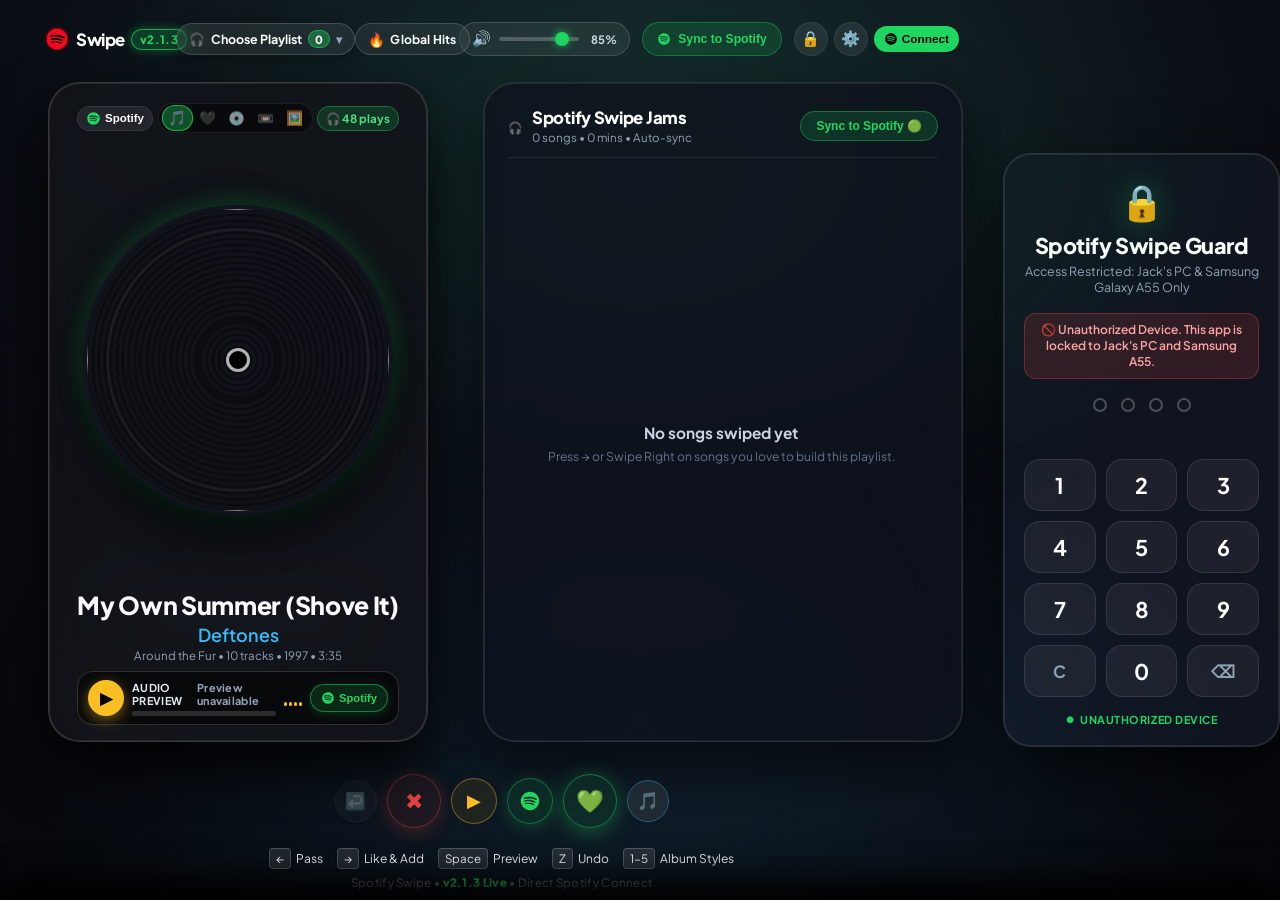
==== commit c3302f7b: "Optimize full mobile build: responsive lock screen, smooth thumb keypad, touch action manipulation, " ====
--- a/mobile/index.html
+++ b/mobile/index.html
@@ -15,7 +15,7 @@
   <link rel="icon" type="image/png" href="icon-192.png">
   <link rel="apple-touch-icon" href="icon-192.png">
   
-  <link rel="stylesheet" href="style.css?v=2.1.2">
+  <link rel="stylesheet" href="style.css?v=2.1.3">
   <link rel="preconnect" href="https://fonts.googleapis.com">
   <link rel="preconnect" href="https://fonts.gstatic.com" crossorigin>
   <link href="https://fonts.googleapis.com/css2?family=Plus+Jakarta+Sans:wght@400;500;600;700;800&display=swap" rel="stylesheet">
@@ -386,8 +386,8 @@
   <div id="confetti-container" class="confetti-container"></div>
 
   <!-- Core Scripts -->
-  <script src="theme.js?v=2.1.2"></script>
-  <script src="audio.js?v=2.1.2"></script>
-  <script src="app.js?v=2.1.2"></script>
+  <script src="theme.js?v=2.1.3"></script>
+  <script src="audio.js?v=2.1.3"></script>
+  <script src="app.js?v=2.1.3"></script>
 </body>
 </html>
--- a/mobile/style.css
+++ b/mobile/style.css
@@ -2453,10 +2453,12 @@
   display: flex;
   align-items: center;
   justify-content: center;
-  padding: 20px;
+  padding: 16px;
   backdrop-filter: blur(25px);
   -webkit-backdrop-filter: blur(25px);
   transition: opacity 0.3s ease, visibility 0.3s ease;
+  overflow-y: auto;
+  -webkit-overflow-scrolling: touch;
 }
 
 .app-lock-screen.unlocked {
@@ -2468,15 +2470,16 @@
 .lock-card {
   width: 100%;
   max-width: 360px;
-  background: rgba(18, 22, 34, 0.85);
+  background: rgba(18, 22, 34, 0.88);
   border: 1px solid rgba(255, 255, 255, 0.12);
   border-radius: 28px;
-  padding: 28px 24px 22px 24px;
+  padding: 24px 20px 20px 20px;
   box-shadow: 0 25px 65px rgba(0, 0, 0, 0.85), inset 0 0 0 1px rgba(255, 255, 255, 0.08);
   display: flex;
   flex-direction: column;
   align-items: center;
   text-align: center;
+  margin: auto;
 }
 
 .lock-shield-icon {
@@ -2574,6 +2577,9 @@
   transition: all 0.15s ease;
   font-family: inherit;
   user-select: none;
+  -webkit-user-select: none;
+  touch-action: manipulation;
+  -webkit-tap-highlight-color: transparent;
 }
 
 .pin-key:hover, .pin-key:active {
@@ -2664,3 +2670,100 @@
   gap: 8px;
   margin-bottom: 6px;
 }
+
+/* ---------------------------- Responsive Mobile Refinements (Samsung A55 / Phones) ---------------------------- */
+@media (max-width: 480px) {
+  .mobile-header {
+    padding: 0 4px;
+    gap: 4px;
+  }
+  .app-title {
+    font-size: 0.98rem;
+  }
+  .app-version-badge {
+    display: none;
+  }
+  .source-label {
+    display: none;
+  }
+  .source-pill-btn {
+    padding: 6px 9px;
+    gap: 0;
+  }
+  .pl-pill-name {
+    max-width: 88px;
+  }
+  .playlist-pill-btn {
+    padding: 5px 9px;
+  }
+  .header-right {
+    gap: 4px;
+  }
+  .icon-btn {
+    width: 32px;
+    height: 32px;
+    font-size: 0.9rem;
+  }
+  .action-dock {
+    gap: clamp(5px, 2vw, 10px);
+  }
+}
+
+@media (max-width: 360px) {
+  .pl-pill-name {
+    max-width: 65px;
+  }
+  .pl-pill-count {
+    display: none;
+  }
+  .btn-pass, .btn-like {
+    width: 48px;
+    height: 48px;
+    font-size: 1.25rem;
+  }
+  .btn-preview, .btn-spotify-play {
+    width: 42px;
+    height: 42px;
+  }
+  .btn-undo, .btn-playlist {
+    width: 36px;
+    height: 36px;
+  }
+}
+
+@media (max-height: 720px) {
+  .record-disc {
+    width: 205px;
+    height: 205px;
+  }
+  .vinyl-jacket {
+    width: 185px;
+    height: 185px;
+  }
+  .cd-jewel-case {
+    width: 185px;
+    height: 185px;
+  }
+  .cassette-body {
+    width: 235px;
+    height: 152px;
+  }
+  .frame-border {
+    width: 200px;
+    height: 200px;
+  }
+  .card-track-info {
+    margin-top: 4px;
+    margin-bottom: 4px;
+  }
+  .track-title {
+    font-size: 1.05rem;
+  }
+  .preview-audio-bar {
+    padding: 6px 8px;
+  }
+  .action-dock {
+    padding: 2px 0;
+    margin-top: 2px;
+  }
+}
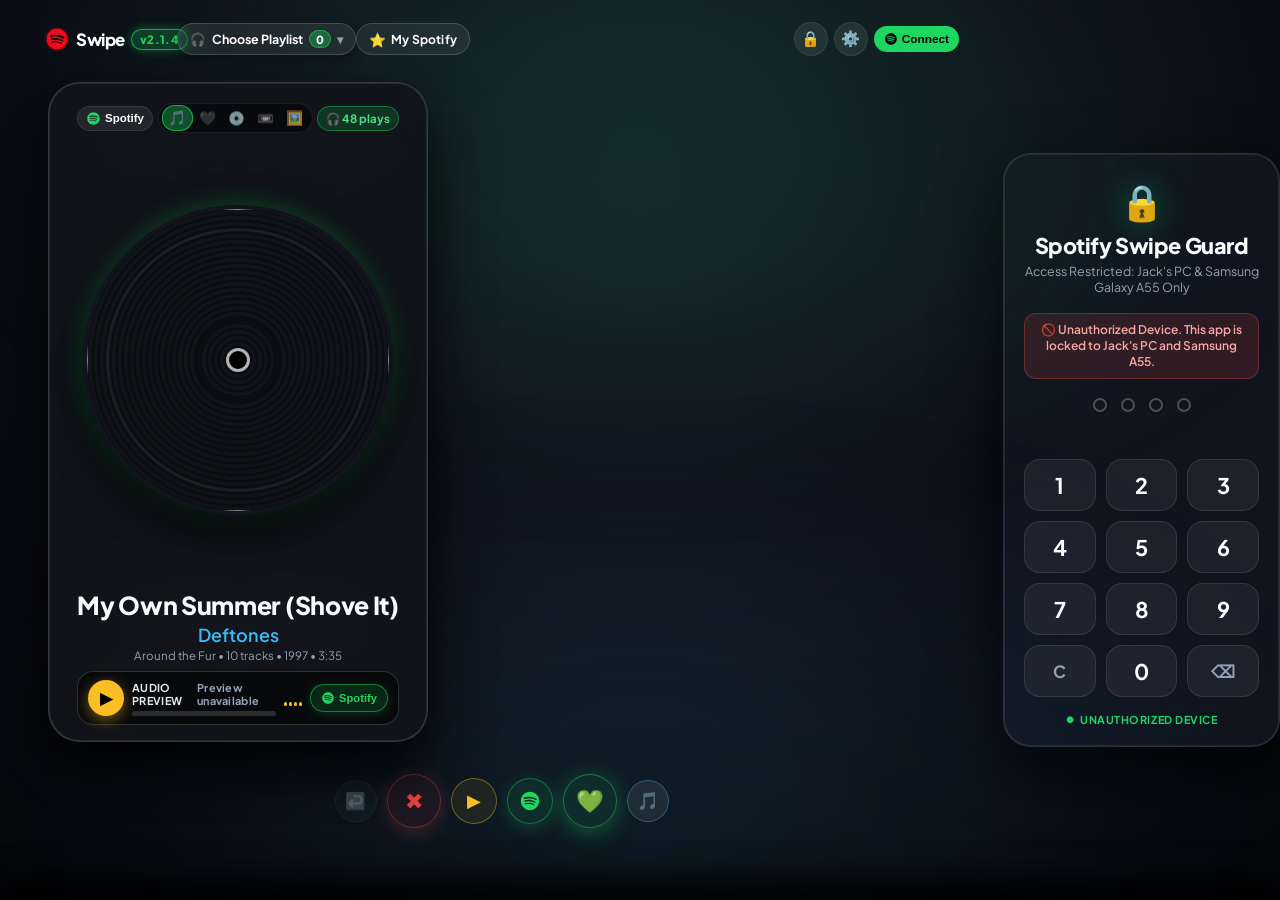
==== commit fe1f6817: "v2.1.4: Direct auto-auth with user token, fix 403 Forbidden with /items endpoint, load Jack's person" ====
--- a/mobile/index.html
+++ b/mobile/index.html
@@ -9,16 +9,24 @@
   <meta name="apple-mobile-web-app-title" content="SpotifySwipe">
   <meta name="description" content="Tinder-style Spotify playlist maker with physical media frames and real music previews">
   
-  <title>Spotify Swipe v2.1.3 - Mobile & PC Web Player</title>
+  <title>Spotify Swipe v2.1.4 - Mobile & PC Web Player</title>
   
-  <link rel="manifest" href="manifest.json?v=2.1.3">
+  <link rel="manifest" href="manifest.json?v=2.1.4">
   <link rel="icon" type="image/png" href="icon-192.png">
   <link rel="apple-touch-icon" href="icon-192.png">
   
-  <link rel="stylesheet" href="style.css?v=2.1.3">
+  <link rel="stylesheet" href="style.css?v=2.1.4">
   <link rel="preconnect" href="https://fonts.googleapis.com">
   <link rel="preconnect" href="https://fonts.gstatic.com" crossorigin>
   <link href="https://fonts.googleapis.com/css2?family=Plus+Jakarta+Sans:wght@400;500;600;700;800&display=swap" rel="stylesheet">
+  <script>
+    (function() {
+      var isMob = /android|iphone|ipad|ipod|mobile/i.test(navigator.userAgent) || ('ontouchstart' in window && window.innerWidth < 1000) || (window.matchMedia && window.matchMedia('(pointer: coarse)').matches);
+      if (isMob) {
+        document.documentElement.classList.add('is-mobile', 'is-mobile-device');
+      }
+    })();
+  </script>
 </head>
 <body data-album-style="record">
   <!-- Dynamic Chameleon Ambient Glow Overlays (Hardware-accelerated CSS) -->
@@ -33,7 +41,7 @@
         <div class="app-logo">
           <img src="icon-192.png" alt="Logo" class="app-logo-icon" />
           <span class="app-title">Swipe</span>
-          <span class="app-version-badge" title="Live Version">v2.1.3</span>
+          <span class="app-version-badge" title="Live Version">v2.1.4</span>
         </div>
       </div>
 
@@ -53,14 +61,14 @@
 
       <div class="header-right">
         <!-- Desktop Easy Access Volume Control (Strictly hidden on mobile, visible on PC) -->
-        <div class="desktop-volume-control" id="desktop-volume-control" title="Easy Access Volume Control">
+        <div class="desktop-only desktop-volume-control" id="desktop-volume-control" title="Easy Access Volume Control">
           <button class="desktop-vol-btn" id="desktop-vol-mute-btn" aria-label="Mute / Unmute" title="Mute / Unmute">🔊</button>
           <input type="range" class="desktop-vol-slider" id="desktop-vol-slider" min="0" max="100" value="85" aria-label="Master Volume">
           <span class="desktop-vol-label" id="desktop-vol-label">85%</span>
         </div>
 
         <!-- Sync All Button for Desktop -->
-        <button class="desktop-sync-btn" id="btn-desktop-sync" title="Sync All Tracks to Spotify">
+        <button class="desktop-only desktop-sync-btn" id="btn-desktop-sync" title="Sync All Tracks to Spotify">
           <svg viewBox="0 0 24 24" class="spotify-svg-mini"><path fill="currentColor" d="M12 2C6.477 2 2 6.477 2 12s4.477 10 10 10 10-4.477 10-10S17.523 2 12 2zm4.586 14.424c-.18.295-.563.387-.857.207-2.35-1.435-5.308-1.76-8.792-.963-.335.077-.67-.133-.746-.468-.077-.334.132-.67.467-.746 3.808-.87 7.076-.496 9.72 1.115.295.18.388.563.208.855zm1.226-2.723c-.226.367-.71.482-1.077.256-2.69-1.653-6.79-2.132-9.972-1.166-.413.125-.85-.11-0.975-.523-.125-.413.11-.85.523-.975 3.633-1.103 8.15-.576 11.245 1.328.368.226.483.71.256 1.08zm.105-2.835C14.692 8.95 9.375 8.775 6.297 9.71c-.494.15-1.018-.13-1.168-.624-.15-.494.13-1.018.624-1.168 3.532-1.072 9.404-.866 13.115 1.337.445.264.59.838.327 1.282-.264.443-.838.59-1.282.327z"/></svg>
           <span>Sync to Spotify</span>
         </button>
@@ -96,7 +104,7 @@
       </main>
 
       <!-- Desktop-Exclusive Live Playlist Sidebar -->
-      <aside class="desktop-queue-panel glass-panel" id="desktop-queue-panel">
+      <aside class="desktop-only desktop-queue-panel glass-panel" id="desktop-queue-panel">
         <div class="queue-panel-header">
           <div class="queue-panel-title">
             <span class="queue-icon">🎧</span>
@@ -143,7 +151,7 @@
     </footer>
 
     <!-- Desktop PC Keyboard Quick Reference (Visible on Desktop / PC screens) -->
-    <div class="desktop-keyboard-hints" aria-label="Keyboard Shortcuts">
+    <div class="desktop-only desktop-keyboard-hints" aria-label="Keyboard Shortcuts">
       <span class="key-hint"><kbd>←</kbd> Pass</span>
       <span class="key-hint"><kbd>→</kbd> Like & Add</span>
       <span class="key-hint"><kbd>Space</kbd> Preview</span>
@@ -152,7 +160,7 @@
     </div>
 
     <!-- Desktop Version Bar -->
-    <div class="desktop-version-bar">Spotify Swipe • <span class="badge-v">v2.1.3 Live</span> • Direct Spotify Connect</div>
+    <div class="desktop-only desktop-version-bar">Spotify Swipe • <span class="badge-v">v2.1.4 Live</span> • Direct Spotify Connect</div>
   </div>
 
   <!-- Mobile-Native Playlist Selector Sheet (Opens on tapping header pill) -->
@@ -299,9 +307,9 @@
         <div class="setting-item version-item">
           <div class="version-row">
             <span>App Version:</span>
-            <span class="version-tag">v2.1.3</span>
-          </div>
-          <small class="version-desc">PIN 1862 Guard, Device Protection (PC & Samsung A55), Mobile Fingerprint Passkey, Smart Deduplication</small>
+            <span class="version-tag">v2.1.4</span>
+          </div>
+          <small class="version-desc">Direct Spotify Auto-Auth, Real Listening History Deck, Zero 403 /items Engine, Ultra-Clean Mobile UI</small>
         </div>
 
         <!-- Security & Passkey Settings -->
@@ -386,8 +394,8 @@
   <div id="confetti-container" class="confetti-container"></div>
 
   <!-- Core Scripts -->
-  <script src="theme.js?v=2.1.3"></script>
-  <script src="audio.js?v=2.1.3"></script>
-  <script src="app.js?v=2.1.3"></script>
+  <script src="theme.js?v=2.1.4"></script>
+  <script src="audio.js?v=2.1.4"></script>
+  <script src="app.js?v=2.1.4"></script>
 </body>
 </html>
--- a/mobile/style.css
+++ b/mobile/style.css
@@ -1910,21 +1910,48 @@
   box-shadow: 0 1px 3px rgba(0, 0, 0, 0.4);
 }
 
-/* Strictly hide desktop-only controls on phones */
-.desktop-volume-control {
+/* Strictly hide desktop-only controls on phones and touch screens */
+.desktop-only,
+.desktop-volume-control,
+.desktop-version-bar,
+.desktop-sync-btn,
+.desktop-queue-panel,
+.desktop-keyboard-hints {
   display: none !important;
-}
-
-.desktop-version-bar {
+  visibility: hidden !important;
+  pointer-events: none !important;
+}
+
+@media (pointer: coarse), (hover: none) {
+  body .desktop-only,
+  body .desktop-volume-control,
+  body .desktop-version-bar,
+  body .desktop-sync-btn,
+  body .desktop-queue-panel,
+  body .desktop-keyboard-hints,
+  body #desktop-volume-control,
+  body #btn-desktop-sync {
+    display: none !important;
+    visibility: hidden !important;
+    pointer-events: none !important;
+  }
+}
+
+.is-mobile .desktop-only,
+.is-mobile .desktop-volume-control,
+.is-mobile .desktop-version-bar,
+.is-mobile .desktop-sync-btn,
+.is-mobile .desktop-queue-panel,
+.is-mobile .desktop-keyboard-hints,
+.is-mobile-device .desktop-only,
+.is-mobile-device .desktop-volume-control,
+.is-mobile-device .desktop-version-bar,
+.is-mobile-device .desktop-sync-btn,
+.is-mobile-device .desktop-queue-panel,
+.is-mobile-device .desktop-keyboard-hints {
   display: none !important;
-}
-
-.desktop-sync-btn {
-  display: none !important;
-}
-
-.desktop-queue-panel {
-  display: none !important;
+  visibility: hidden !important;
+  pointer-events: none !important;
 }
 
 .app-main-workspace {
@@ -1999,8 +2026,8 @@
   flex: 1;
 }
 
-@media (min-width: 850px) {
-  body {
+@media (min-width: 950px) and (hover: hover) and (pointer: fine) {
+  body:not(.is-mobile) {
     background: radial-gradient(circle at 50% 20%, #151928 0%, #06070a 100%);
     display: flex;
     align-items: center;
@@ -2012,7 +2039,7 @@
     overflow: hidden;
   }
 
-  .mobile-app-wrapper {
+  body:not(.is-mobile) .mobile-app-wrapper {
     width: 100vw !important;
     max-width: 100vw !important;
     height: 100vh !important;
@@ -2031,7 +2058,7 @@
     overflow: hidden !important;
   }
 
-  .app-header {
+  body:not(.is-mobile) .app-header {
     width: 100%;
     max-width: 1600px;
     margin: 0 auto 12px auto;
@@ -2328,7 +2355,7 @@
   }
 
   /* Desktop Header Controls */
-  .desktop-sync-btn {
+  body:not(.is-mobile) .desktop-sync-btn {
     display: inline-flex !important;
     align-items: center;
     gap: 7px;
@@ -2345,14 +2372,14 @@
     margin-right: 6px;
   }
 
-  .desktop-sync-btn:hover {
+  body:not(.is-mobile) .desktop-sync-btn:hover {
     background: #1ed760 !important;
     color: #000 !important;
     box-shadow: 0 0 16px rgba(30, 215, 96, 0.45);
     transform: scale(1.02);
   }
 
-  .desktop-volume-control {
+  body:not(.is-mobile) .desktop-volume-control {
     display: inline-flex !important;
     align-items: center;
     gap: 8px;
@@ -2365,7 +2392,7 @@
     transition: all 0.25s ease;
   }
 
-  .desktop-volume-control:hover {
+  body:not(.is-mobile) .desktop-volume-control:hover {
     background: rgba(255, 255, 255, 0.12);
     border-color: rgba(30, 215, 96, 0.5);
     box-shadow: 0 0 12px rgba(30, 215, 96, 0.25);
@@ -2425,11 +2452,11 @@
     font-variant-numeric: tabular-nums;
   }
 
-  .desktop-keyboard-hints {
+  body:not(.is-mobile) .desktop-keyboard-hints {
     display: flex !important;
   }
 
-  .desktop-version-bar {
+  body:not(.is-mobile) .desktop-version-bar {
     display: block !important;
     text-align: center;
     font-size: 0.72rem;
@@ -2438,7 +2465,7 @@
     letter-spacing: 0.3px;
   }
 
-  .desktop-version-bar .badge-v {
+  body:not(.is-mobile) .desktop-version-bar .badge-v {
     color: #1ed760;
     font-weight: 800;
   }
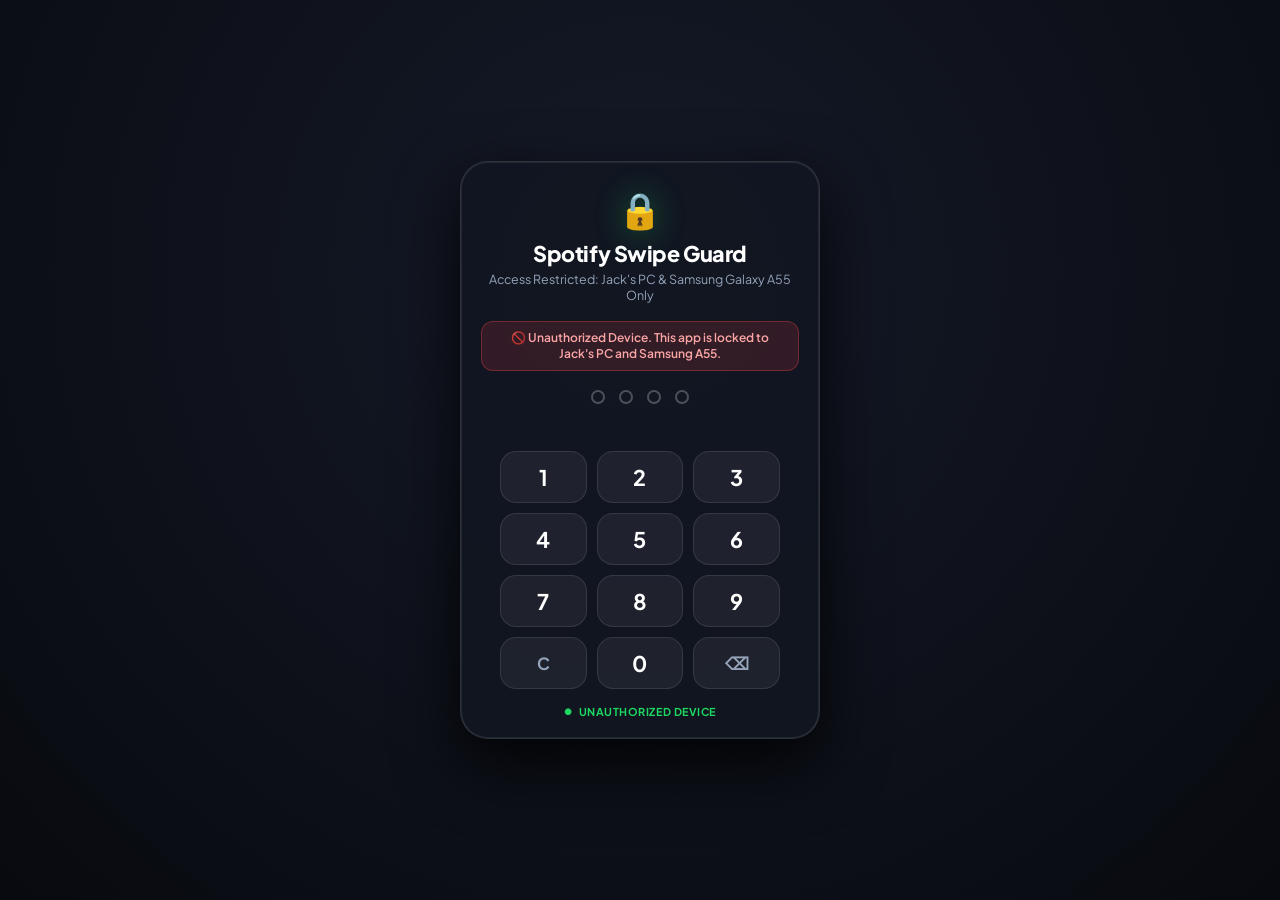
==== commit 22383cc0: "v2.1.5: Fix desktop CSS media query & queue panel layout, infinite continuous deck replenishment, an" ====
--- a/mobile/index.html
+++ b/mobile/index.html
@@ -9,13 +9,13 @@
   <meta name="apple-mobile-web-app-title" content="SpotifySwipe">
   <meta name="description" content="Tinder-style Spotify playlist maker with physical media frames and real music previews">
   
-  <title>Spotify Swipe v2.1.4 - Mobile & PC Web Player</title>
+  <title>Spotify Swipe v2.1.5 - Mobile & PC Web Player</title>
   
-  <link rel="manifest" href="manifest.json?v=2.1.4">
+  <link rel="manifest" href="manifest.json?v=2.1.5">
   <link rel="icon" type="image/png" href="icon-192.png">
   <link rel="apple-touch-icon" href="icon-192.png">
   
-  <link rel="stylesheet" href="style.css?v=2.1.4">
+  <link rel="stylesheet" href="style.css?v=2.1.5">
   <link rel="preconnect" href="https://fonts.googleapis.com">
   <link rel="preconnect" href="https://fonts.gstatic.com" crossorigin>
   <link href="https://fonts.googleapis.com/css2?family=Plus+Jakarta+Sans:wght@400;500;600;700;800&display=swap" rel="stylesheet">
@@ -41,7 +41,7 @@
         <div class="app-logo">
           <img src="icon-192.png" alt="Logo" class="app-logo-icon" />
           <span class="app-title">Swipe</span>
-          <span class="app-version-badge" title="Live Version">v2.1.4</span>
+          <span class="app-version-badge" title="Live Version">v2.1.5</span>
         </div>
       </div>
 
@@ -160,7 +160,7 @@
     </div>
 
     <!-- Desktop Version Bar -->
-    <div class="desktop-only desktop-version-bar">Spotify Swipe • <span class="badge-v">v2.1.4 Live</span> • Direct Spotify Connect</div>
+    <div class="desktop-only desktop-version-bar">Spotify Swipe • <span class="badge-v">v2.1.5 Live</span> • Direct Spotify Connect</div>
   </div>
 
   <!-- Mobile-Native Playlist Selector Sheet (Opens on tapping header pill) -->
@@ -307,7 +307,7 @@
         <div class="setting-item version-item">
           <div class="version-row">
             <span>App Version:</span>
-            <span class="version-tag">v2.1.4</span>
+            <span class="version-tag">v2.1.5</span>
           </div>
           <small class="version-desc">Direct Spotify Auto-Auth, Real Listening History Deck, Zero 403 /items Engine, Ultra-Clean Mobile UI</small>
         </div>
@@ -394,8 +394,8 @@
   <div id="confetti-container" class="confetti-container"></div>
 
   <!-- Core Scripts -->
-  <script src="theme.js?v=2.1.4"></script>
-  <script src="audio.js?v=2.1.4"></script>
-  <script src="app.js?v=2.1.4"></script>
+  <script src="theme.js?v=2.1.5"></script>
+  <script src="audio.js?v=2.1.5"></script>
+  <script src="app.js?v=2.1.5"></script>
 </body>
 </html>
--- a/mobile/style.css
+++ b/mobile/style.css
@@ -2026,9 +2026,101 @@
   flex: 1;
 }
 
+/* Deck Empty State Card (Clean, modern glass container with no overlapping buttons) */
+.empty-deck-card {
+  display: flex;
+  flex-direction: column;
+  align-items: center;
+  justify-content: center;
+  text-align: center;
+  padding: 32px 20px;
+  border-radius: 28px;
+  background: rgba(18, 24, 38, 0.88);
+  border: 1px solid rgba(255, 255, 255, 0.12);
+  box-shadow: 0 20px 48px rgba(0, 0, 0, 0.6);
+  backdrop-filter: blur(24px);
+  -webkit-backdrop-filter: blur(24px);
+  width: 90%;
+  max-width: 380px;
+  margin: auto;
+  box-sizing: border-box;
+}
+
+.empty-deck-card .empty-icon {
+  font-size: 2.6rem;
+  margin-bottom: 12px;
+  line-height: 1;
+}
+
+.empty-deck-card h3 {
+  font-size: 1.3rem;
+  font-weight: 800;
+  color: #fff;
+  margin: 0 0 8px 0;
+  letter-spacing: -0.3px;
+}
+
+.empty-deck-card p {
+  font-size: 0.88rem;
+  color: #94a3b8;
+  margin: 0 0 20px 0;
+  line-height: 1.45;
+}
+
+.empty-actions {
+  display: flex;
+  flex-direction: column;
+  gap: 10px;
+  width: 100%;
+  max-width: 260px;
+}
+
+.empty-actions .primary-btn {
+  width: 100%;
+  background: #1ed760;
+  color: #000;
+  font-weight: 800;
+  font-size: 0.88rem;
+  padding: 12px 18px;
+  border-radius: 999px;
+  border: none;
+  cursor: pointer;
+  box-shadow: 0 4px 18px rgba(30, 215, 96, 0.35);
+  transition: transform 0.15s ease, background 0.15s ease;
+  display: flex;
+  align-items: center;
+  justify-content: center;
+  gap: 8px;
+}
+
+.empty-actions .primary-btn:active {
+  transform: scale(0.97);
+}
+
+.empty-actions .secondary-btn {
+  width: 100%;
+  background: rgba(255, 255, 255, 0.08);
+  border: 1px solid rgba(255, 255, 255, 0.18);
+  color: #fff;
+  font-weight: 700;
+  font-size: 0.84rem;
+  padding: 11px 18px;
+  border-radius: 999px;
+  cursor: pointer;
+  transition: background 0.15s ease;
+  display: flex;
+  align-items: center;
+  justify-content: center;
+  gap: 8px;
+}
+
+.empty-actions .secondary-btn:active {
+  background: rgba(255, 255, 255, 0.15);
+}
+
 @media (min-width: 950px) and (hover: hover) and (pointer: fine) {
   body:not(.is-mobile) {
-    background: radial-gradient(circle at 50% 20%, #151928 0%, #06070a 100%);
+    background: radial-gradient(circle at 50% 25%, #151a2a 0%, #06070a 100%);
     display: flex;
     align-items: center;
     justify-content: center;
@@ -2041,47 +2133,50 @@
 
   body:not(.is-mobile) .mobile-app-wrapper {
     width: 100vw !important;
-    max-width: 100vw !important;
+    max-width: 1280px !important;
     height: 100vh !important;
-    max-height: 100vh !important;
+    max-height: 920px !important;
     border-radius: 0 !important;
     border: none !important;
     box-shadow: none !important;
     background: transparent !important;
     backdrop-filter: none !important;
     -webkit-backdrop-filter: none !important;
-    margin: 0 !important;
-    padding: 16px 40px 10px 40px !important;
+    margin: auto !important;
+    padding: 14px 28px !important;
     display: flex !important;
     flex-direction: column !important;
+    justify-content: space-between !important;
     box-sizing: border-box !important;
     overflow: hidden !important;
   }
 
-  body:not(.is-mobile) .app-header {
+  body:not(.is-mobile) .mobile-header {
     width: 100%;
-    max-width: 1600px;
-    margin: 0 auto 12px auto;
-    padding: 0 16px;
-  }
-
-  .app-main-workspace {
+    max-width: 1200px;
+    margin: 0 auto 10px auto;
+    padding: 0 8px;
+  }
+
+  body:not(.is-mobile) .app-main-workspace {
     display: flex !important;
     flex-direction: row !important;
     align-items: center !important;
     justify-content: center !important;
-    gap: 48px !important;
+    gap: 36px !important;
     width: 100% !important;
-    max-width: 1600px !important;
+    max-width: 1200px !important;
     margin: 0 auto !important;
     flex: 1 !important;
     min-height: 0 !important;
   }
 
-  .deck-viewport {
-    flex: 1 !important;
-    max-width: 640px !important;
-    height: 100% !important;
+  body:not(.is-mobile) .deck-viewport {
+    flex: 0 0 460px !important;
+    width: 460px !important;
+    max-width: 460px !important;
+    height: 570px !important;
+    max-height: 580px !important;
     display: flex !important;
     flex-direction: column !important;
     align-items: center !important;
@@ -2089,22 +2184,21 @@
     position: relative !important;
   }
 
-  .card-deck {
+  body:not(.is-mobile) .card-deck {
     width: 100% !important;
     height: 100% !important;
-    max-height: 680px !important;
     display: flex !important;
     align-items: center !important;
     justify-content: center !important;
   }
 
-  .swipe-card {
+  body:not(.is-mobile) .swipe-card {
     width: 100% !important;
-    max-width: 520px !important;
+    max-width: 440px !important;
     height: 100% !important;
-    max-height: 660px !important;
-    padding: 20px 28px 16px 28px !important;
-    border-radius: 32px !important;
+    max-height: 560px !important;
+    padding: 18px 24px 14px 24px !important;
+    border-radius: 28px !important;
     box-shadow: 0 25px 60px rgba(0, 0, 0, 0.75), inset 0 0 0 1px rgba(255, 255, 255, 0.1) !important;
   }
 
@@ -2155,29 +2249,35 @@
     font-size: 1.12rem !important;
   }
 
-  .action-dock {
+  body:not(.is-mobile) .action-dock {
     width: 100% !important;
-    max-width: 520px !important;
-    margin: 12px auto 4px auto !important;
+    max-width: 440px !important;
+    margin: 8px auto 2px auto !important;
+    padding: 6px 18px !important;
+    background: rgba(18, 24, 38, 0.75) !important;
+    border: 1px solid rgba(255, 255, 255, 0.12) !important;
+    border-radius: 999px !important;
+    box-shadow: 0 10px 30px rgba(0, 0, 0, 0.45) !important;
   }
 
   /* Desktop Live Queue Sidebar */
-  .desktop-queue-panel {
+  body:not(.is-mobile) .desktop-queue-panel,
+  body:not(.is-mobile) .desktop-only.desktop-queue-panel {
     display: flex !important;
+    visibility: visible !important;
+    pointer-events: auto !important;
     flex-direction: column !important;
-    width: 480px !important;
-    max-width: 520px !important;
-    height: 100% !important;
-    max-height: 660px !important;
-    background: rgba(14, 18, 28, 0.75) !important;
+    flex: 0 0 460px !important;
+    width: 460px !important;
+    max-width: 480px !important;
+    height: 570px !important;
+    max-height: 580px !important;
+    background: rgba(14, 18, 28, 0.78) !important;
     border: 1px solid rgba(255, 255, 255, 0.12) !important;
-    border-radius: 32px !important;
-    padding: 24px !important;
+    border-radius: 28px !important;
+    padding: 20px !important;
     box-shadow: 0 25px 60px rgba(0, 0, 0, 0.6), inset 0 0 0 1px rgba(255, 255, 255, 0.08) !important;
     backdrop-filter: blur(28px) !important;
-    -webkit-backdrop-filter: blur(28px) !important;
-    box-sizing: border-box !important;
-  }
     -webkit-backdrop-filter: blur(28px) !important;
     box-sizing: border-box !important;
   }
